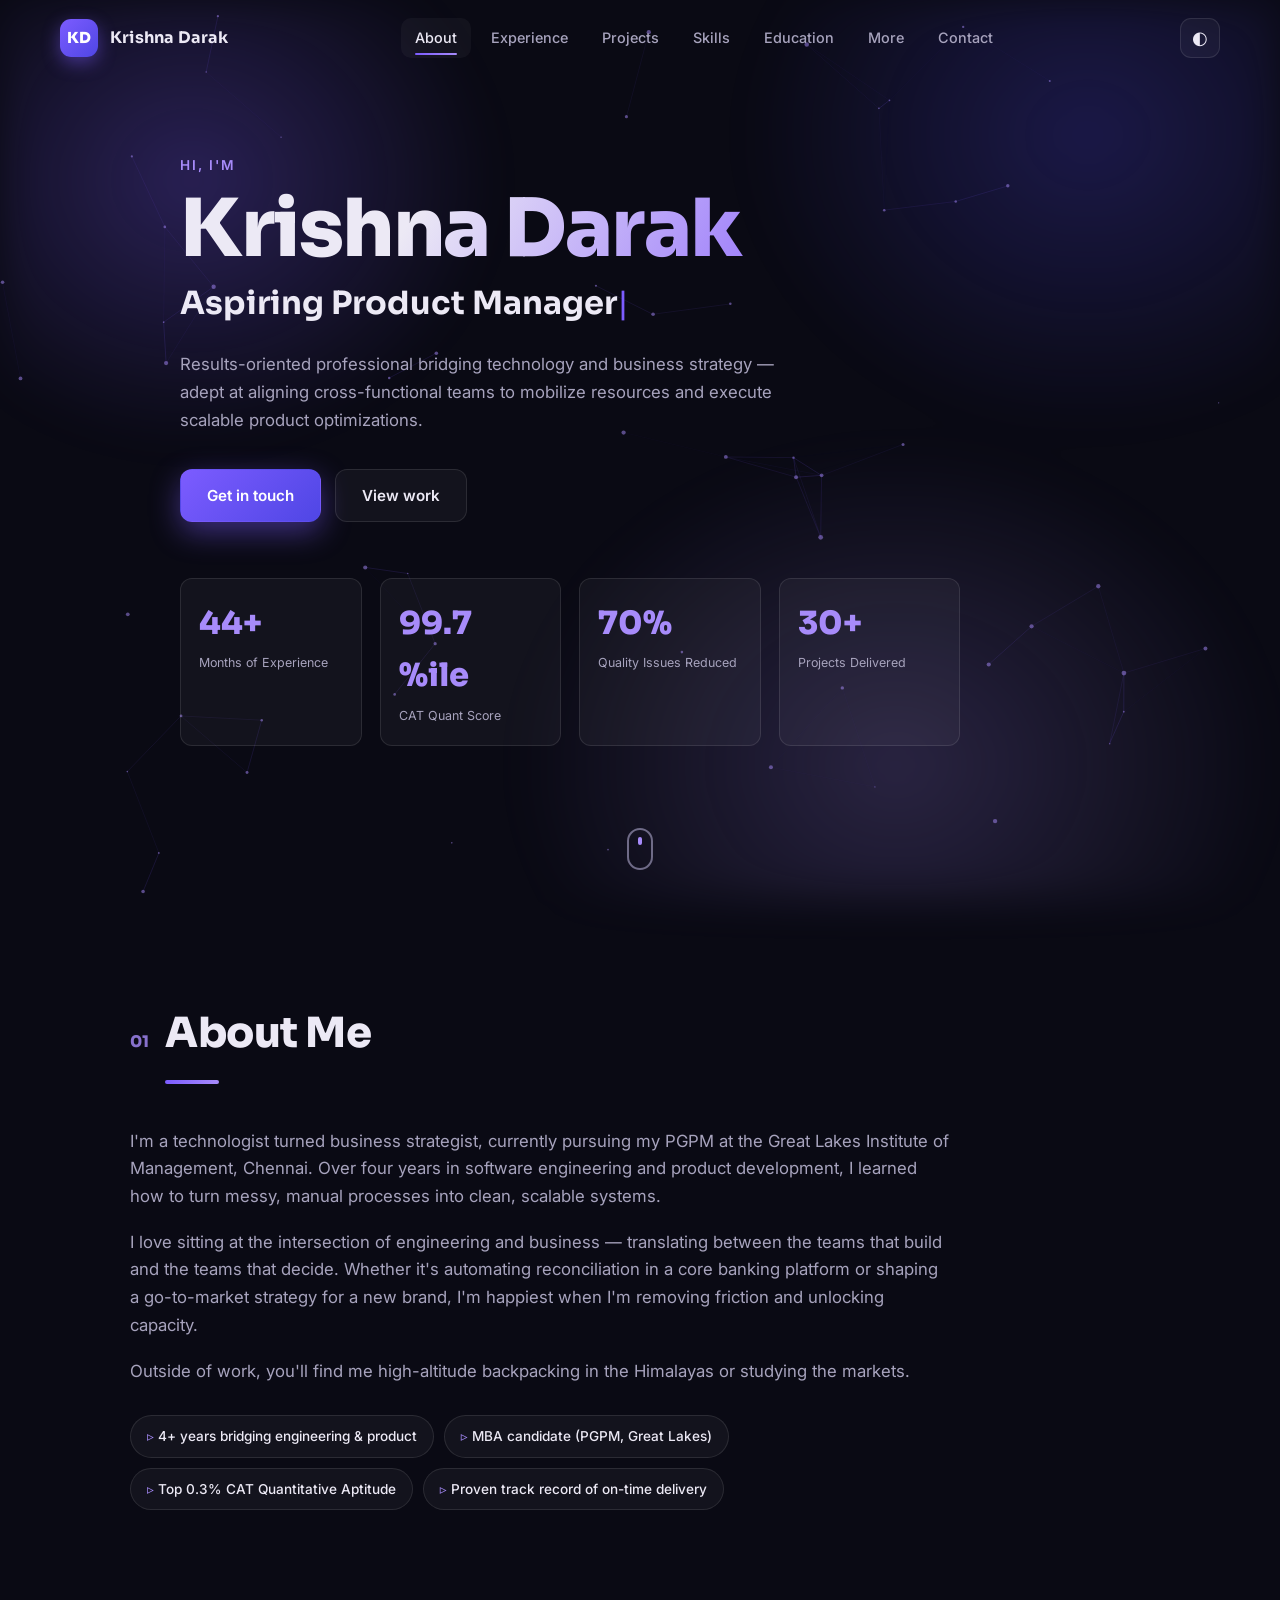
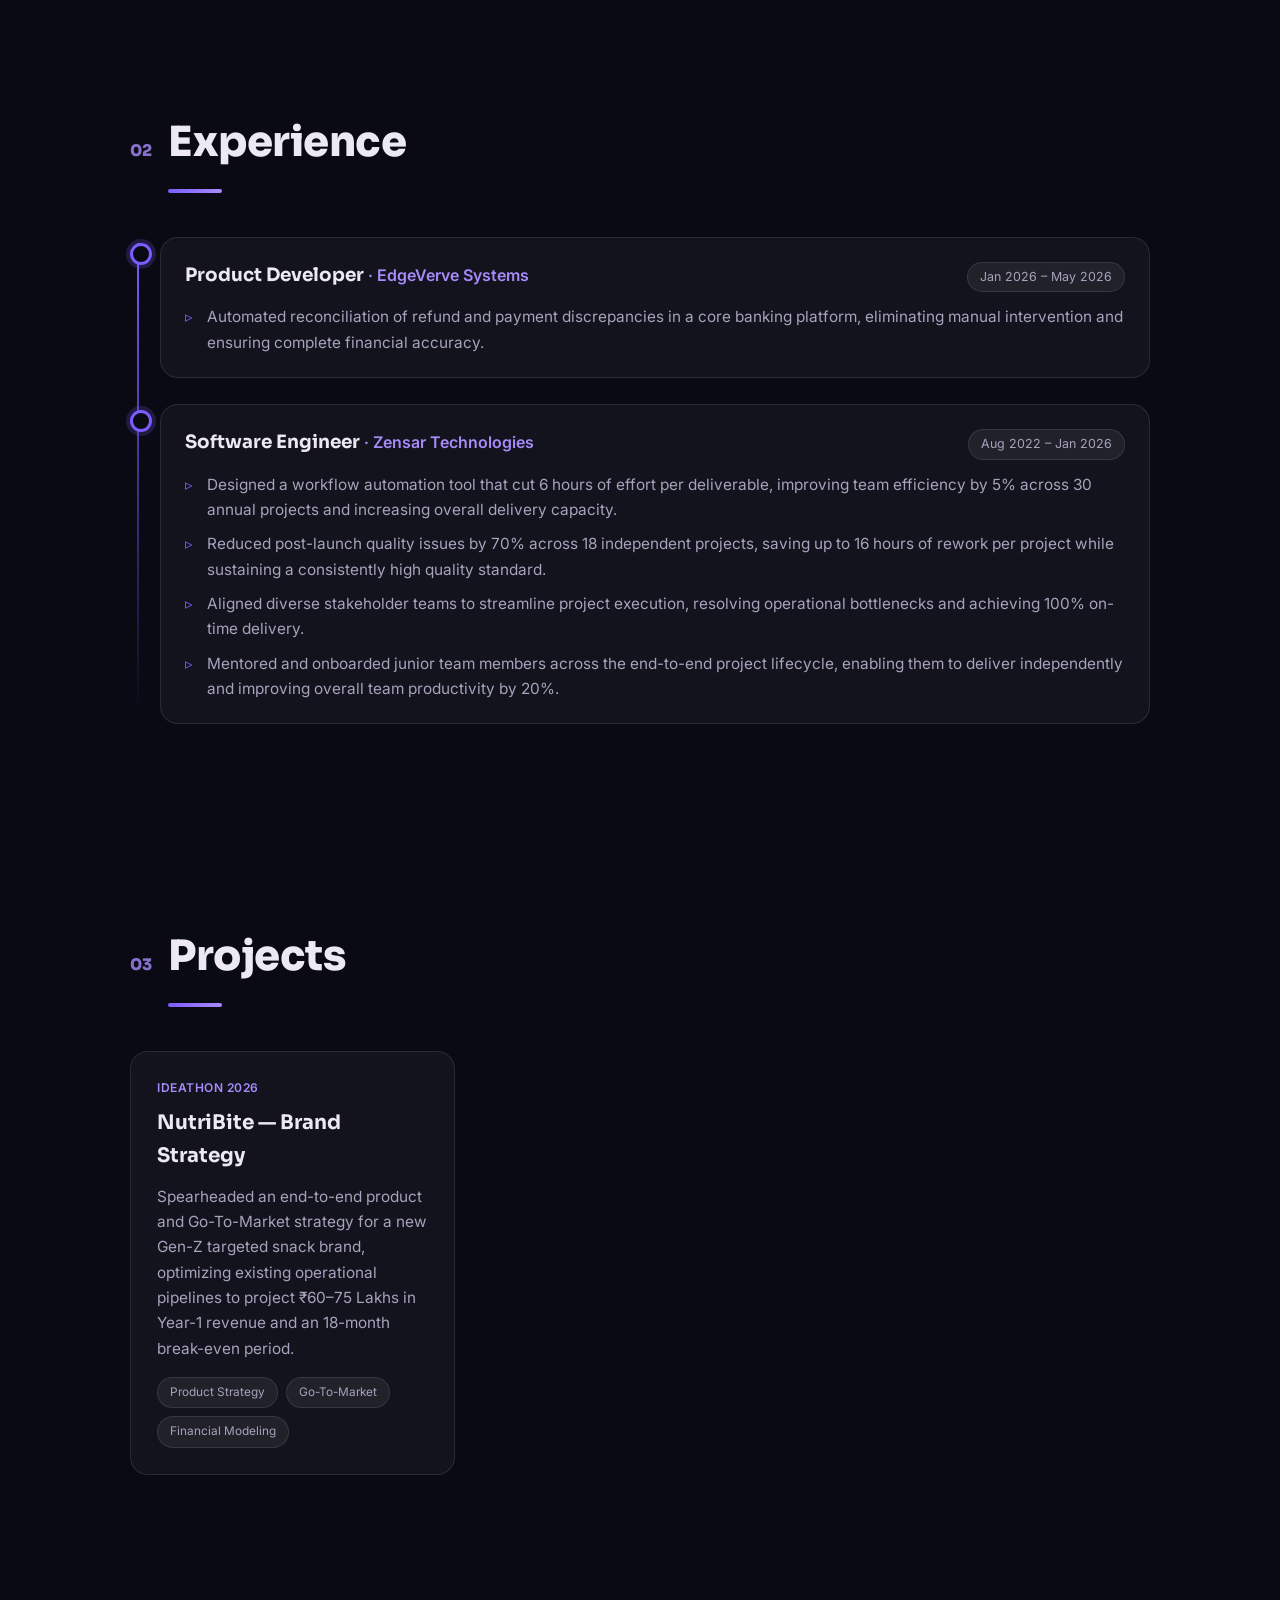
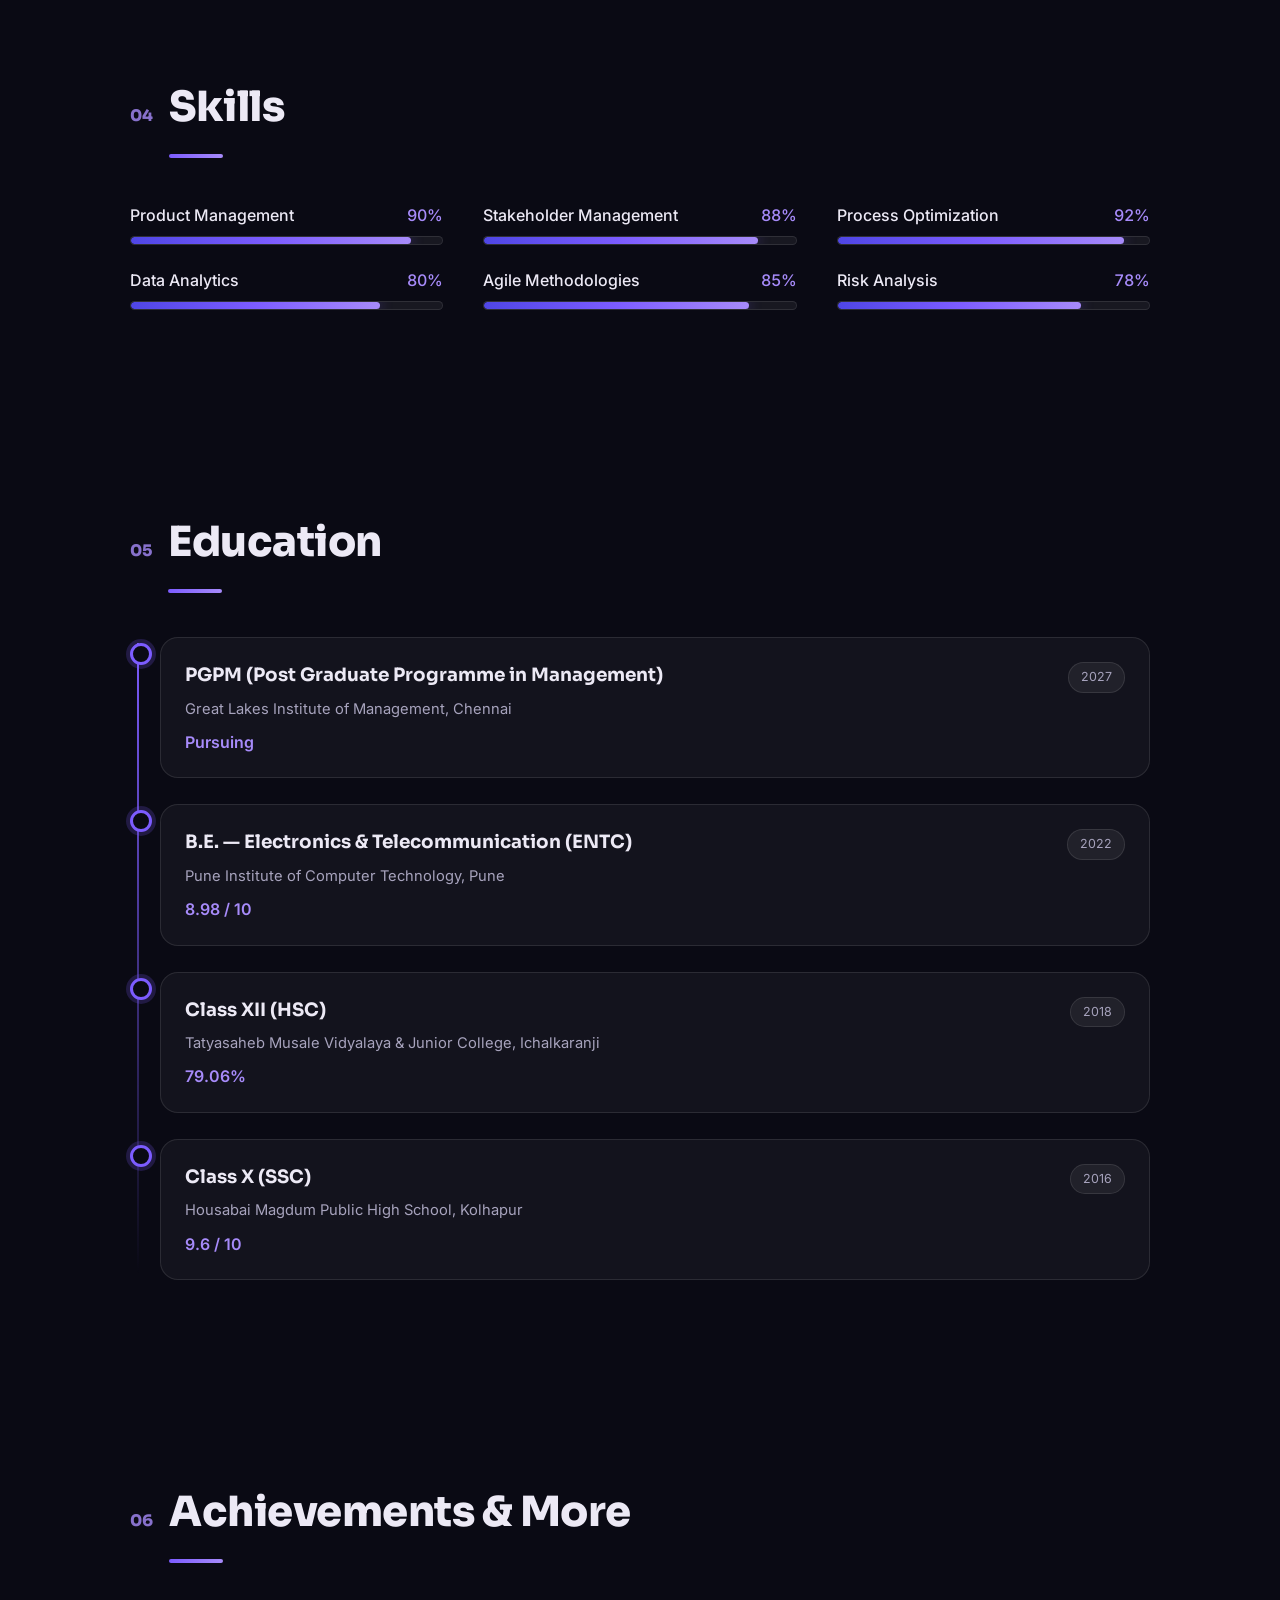
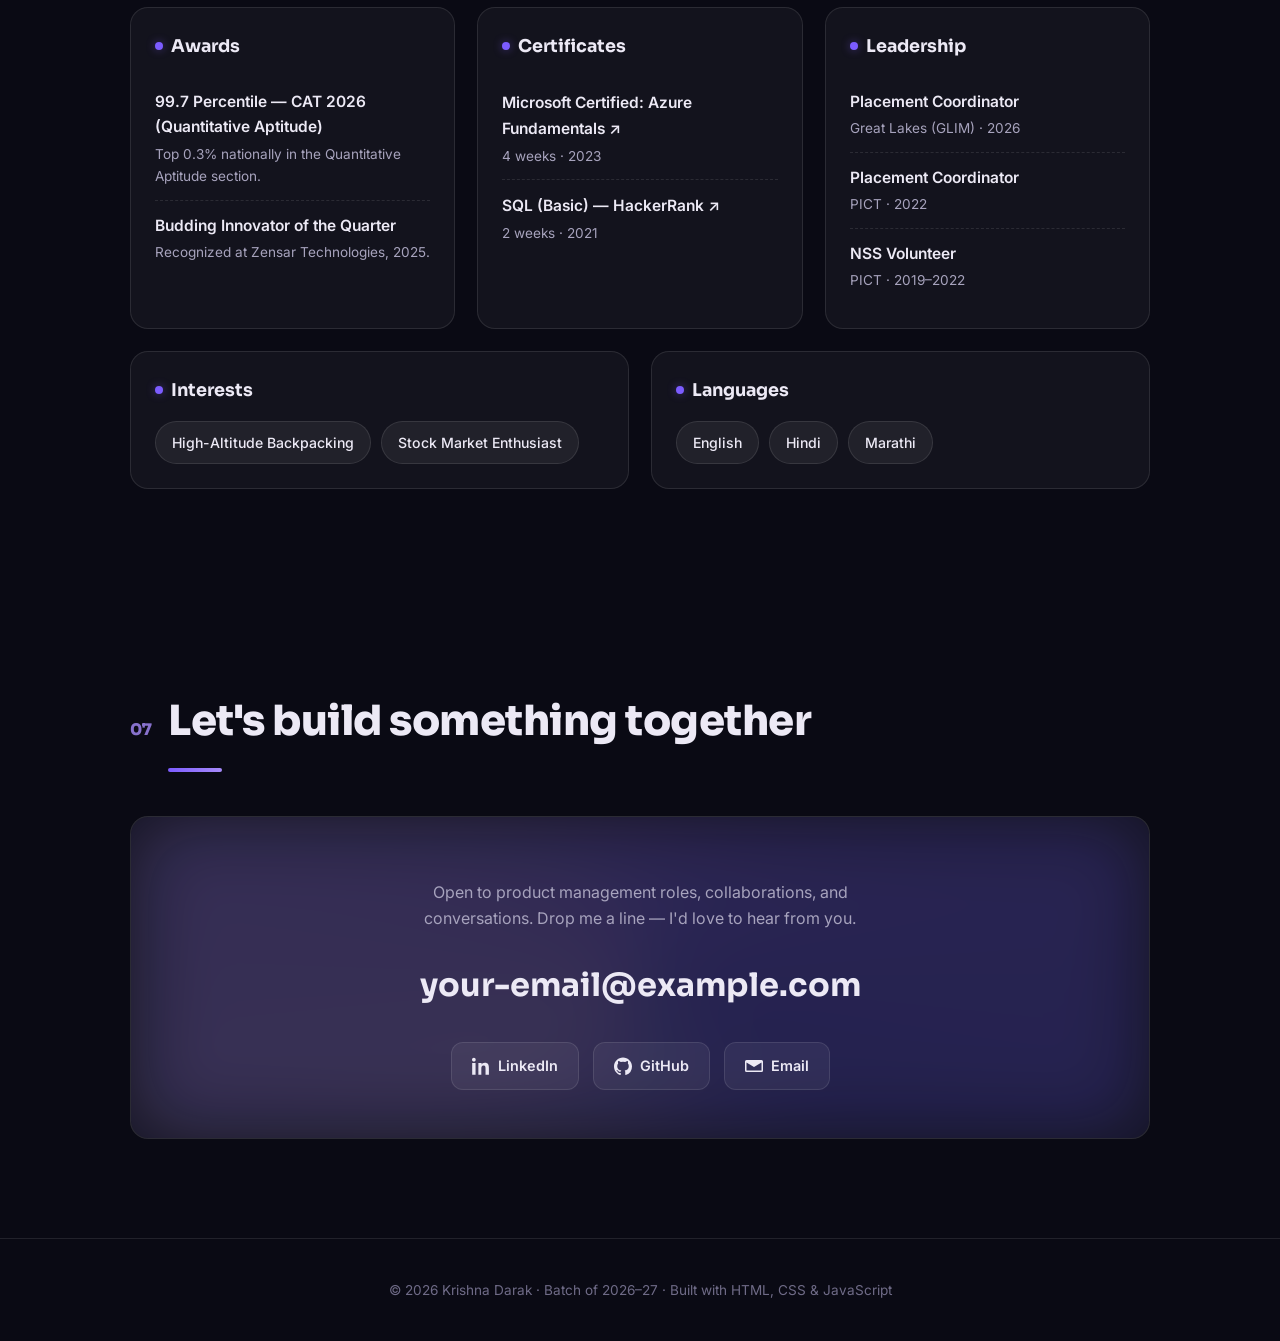
==== index.html @ a12a8f27 "Initial Commit" ====
<!DOCTYPE html>
<html lang="en">
<head>
  <meta charset="UTF-8" />
  <meta name="viewport" content="width=device-width, initial-scale=1.0" />
  <title>Krishna Darak — Portfolio</title>
  <meta name="description" content="Krishna Darak — Aspiring Product Manager bridging technology and business strategy." />
  <link rel="preconnect" href="https://fonts.googleapis.com" />
  <link rel="preconnect" href="https://fonts.gstatic.com" crossorigin />
  <link href="https://fonts.googleapis.com/css2?family=Sora:wght@400;600;700;800&family=Inter:wght@400;500;600&display=swap" rel="stylesheet" />
  <link rel="stylesheet" href="styles.css" />
</head>
<body>
  <!-- animated background layers -->
  <div class="bg-aurora" aria-hidden="true"></div>
  <canvas id="particles" aria-hidden="true"></canvas>
  <div class="cursor-glow" aria-hidden="true"></div>

  <!-- scroll progress bar -->
  <div class="scroll-progress" id="scrollProgress" aria-hidden="true"></div>

  <!-- NAV -->
  <header class="nav" id="nav">
    <a href="#hero" class="nav__brand" data-scroll>
      <span class="nav__mark">KD</span>
      <span class="nav__name">Krishna Darak</span>
    </a>
    <nav class="nav__links" id="navLinks" aria-label="Primary"></nav>
    <div class="nav__right">
      <button class="theme-toggle" id="themeToggle" aria-label="Toggle light / dark theme" title="Toggle theme">
        <span class="theme-toggle__icon">◐</span>
      </button>
      <button class="nav__burger" id="navBurger" aria-label="Open menu" aria-expanded="false">
        <span></span><span></span><span></span>
      </button>
    </div>
  </header>

  <main>
    <!-- HERO -->
    <section class="hero section" id="hero">
      <div class="hero__inner">
        <p class="hero__hello reveal">Hi, I'm</p>
        <h1 class="hero__name reveal" id="heroName">Krishna Darak</h1>
        <h2 class="hero__role reveal">
          <span id="heroRole" class="hero__role-text"></span><span class="caret">|</span>
        </h2>
        <p class="hero__tagline reveal" id="heroTagline"></p>
        <div class="hero__cta reveal">
          <a href="#contact" class="btn btn--primary" data-scroll>Get in touch</a>
          <a href="#experience" class="btn btn--ghost" data-scroll>View work</a>
        </div>
        <div class="hero__stats" id="heroStats"></div>
      </div>
      <a href="#about" class="hero__scroll" data-scroll aria-label="Scroll down">
        <span class="mouse"><span class="wheel"></span></span>
      </a>
    </section>

    <!-- ABOUT -->
    <section class="section" id="about">
      <div class="section__head reveal">
        <span class="section__index">01</span>
        <h2 class="section__title" id="aboutHeading">About Me</h2>
      </div>
      <div class="about" id="aboutBody"></div>
    </section>

    <!-- EXPERIENCE -->
    <section class="section" id="experience">
      <div class="section__head reveal">
        <span class="section__index">02</span>
        <h2 class="section__title">Experience</h2>
      </div>
      <div class="timeline" id="experienceList"></div>
    </section>

    <!-- PROJECTS -->
    <section class="section" id="projects">
      <div class="section__head reveal">
        <span class="section__index">03</span>
        <h2 class="section__title">Projects</h2>
      </div>
      <div class="cards" id="projectsList"></div>
    </section>

    <!-- SKILLS -->
    <section class="section" id="skills">
      <div class="section__head reveal">
        <span class="section__index">04</span>
        <h2 class="section__title">Skills</h2>
      </div>
      <div class="skills" id="skillsList"></div>
    </section>

    <!-- EDUCATION -->
    <section class="section" id="education">
      <div class="section__head reveal">
        <span class="section__index">05</span>
        <h2 class="section__title">Education</h2>
      </div>
      <div class="timeline timeline--edu" id="educationList"></div>
    </section>

    <!-- ACHIEVEMENTS (awards + certs + leadership) -->
    <section class="section" id="achievements">
      <div class="section__head reveal">
        <span class="section__index">06</span>
        <h2 class="section__title">Achievements &amp; More</h2>
      </div>
      <div class="grid-3">
        <div class="panel reveal">
          <h3 class="panel__title">Awards</h3>
          <div id="awardsList"></div>
        </div>
        <div class="panel reveal">
          <h3 class="panel__title">Certificates</h3>
          <div id="certsList"></div>
        </div>
        <div class="panel reveal">
          <h3 class="panel__title">Leadership</h3>
          <div id="leadershipList"></div>
        </div>
      </div>
      <div class="grid-2 grid-2--extras">
        <div class="panel reveal">
          <h3 class="panel__title">Interests</h3>
          <div class="chips" id="interestsList"></div>
        </div>
        <div class="panel reveal">
          <h3 class="panel__title">Languages</h3>
          <div class="chips" id="languagesList"></div>
        </div>
      </div>
    </section>

    <!-- CONTACT -->
    <section class="section" id="contact">
      <div class="section__head reveal">
        <span class="section__index">07</span>
        <h2 class="section__title" id="contactHeading">Contact</h2>
      </div>
      <div class="contact reveal" id="contactBody"></div>
    </section>
  </main>

  <footer class="footer">
    <p id="footerNote"></p>
    <button class="to-top" id="toTop" aria-label="Back to top">↑</button>
  </footer>

  <script src="data.js"></script>
  <script src="script.js"></script>
</body>
</html>
---- styles.css ----
/* ============================================================================
   THEME TOKENS
   ============================================================================ */
:root {
  --bg: #0a0a14;
  --bg-soft: #11111f;
  --surface: rgba(255, 255, 255, 0.04);
  --surface-2: rgba(255, 255, 255, 0.06);
  --border: rgba(255, 255, 255, 0.10);
  --text: #ece9f5;
  --text-dim: #a7a3bd;
  --text-faint: #6f6b87;
  --accent: #7c5cff;
  --accent-2: #a78bfa;
  --accent-3: #4f46e5;
  --glow: rgba(124, 92, 255, 0.45);
  --radius: 18px;
  --radius-sm: 12px;
  --maxw: 1100px;
  --shadow: 0 20px 60px rgba(0, 0, 0, 0.45);
  --ease: cubic-bezier(0.22, 1, 0.36, 1);
}

/* Light theme overrides */
body.light {
  --bg: #f4f3fb;
  --bg-soft: #ffffff;
  --surface: rgba(20, 16, 50, 0.04);
  --surface-2: rgba(20, 16, 50, 0.06);
  --border: rgba(20, 16, 50, 0.12);
  --text: #16142a;
  --text-dim: #54506e;
  --text-faint: #8d89a8;
  --accent: #6d4bff;
  --accent-2: #7c5cff;
  --accent-3: #4f46e5;
  --glow: rgba(124, 92, 255, 0.30);
  --shadow: 0 20px 60px rgba(60, 40, 120, 0.15);
}

/* ============================================================================
   BASE
   ============================================================================ */
* { margin: 0; padding: 0; box-sizing: border-box; }

html { scroll-behavior: smooth; }
@media (prefers-reduced-motion: reduce) {
  html { scroll-behavior: auto; }
  *, *::before, *::after { animation: none !important; transition: none !important; }
}

body {
  font-family: "Inter", system-ui, sans-serif;
  background: var(--bg);
  color: var(--text);
  line-height: 1.65;
  overflow-x: hidden;
  -webkit-font-smoothing: antialiased;
  transition: background 0.6s var(--ease), color 0.6s var(--ease);
}

h1, h2, h3, .nav__name { font-family: "Sora", sans-serif; }

a { color: inherit; text-decoration: none; }

::selection { background: var(--accent); color: #fff; }

/* scrollbar */
::-webkit-scrollbar { width: 10px; }
::-webkit-scrollbar-track { background: transparent; }
::-webkit-scrollbar-thumb { background: var(--accent-3); border-radius: 10px; }

/* ============================================================================
   ANIMATED BACKGROUND
   ============================================================================ */
.bg-aurora {
  position: fixed; inset: 0; z-index: -3;
  background:
    radial-gradient(40% 50% at 15% 20%, rgba(124,92,255,0.28), transparent 60%),
    radial-gradient(45% 55% at 85% 15%, rgba(79,70,229,0.25), transparent 60%),
    radial-gradient(50% 60% at 70% 85%, rgba(167,139,250,0.20), transparent 60%);
  filter: blur(20px);
  animation: aurora 18s ease-in-out infinite alternate;
}
@keyframes aurora {
  0%   { transform: translate3d(0,0,0) scale(1); }
  50%  { transform: translate3d(-3%, 2%, 0) scale(1.08); }
  100% { transform: translate3d(3%, -2%, 0) scale(1.04); }
}
#particles { position: fixed; inset: 0; z-index: -2; pointer-events: none; }

.cursor-glow {
  position: fixed; top: 0; left: 0; z-index: -1;
  width: 460px; height: 460px; border-radius: 50%;
  background: radial-gradient(circle, var(--glow), transparent 65%);
  transform: translate(-50%, -50%);
  pointer-events: none; opacity: 0; transition: opacity 0.4s;
  filter: blur(8px);
}

/* scroll progress */
.scroll-progress {
  position: fixed; top: 0; left: 0; height: 3px; width: 0%;
  background: linear-gradient(90deg, var(--accent), var(--accent-2));
  z-index: 200; box-shadow: 0 0 14px var(--glow);
}

/* ============================================================================
   NAV
   ============================================================================ */
.nav {
  position: fixed; top: 0; left: 0; right: 0; z-index: 100;
  display: flex; align-items: center; justify-content: space-between;
  padding: 18px clamp(20px, 5vw, 60px);
  transition: padding 0.4s var(--ease), background 0.4s var(--ease), backdrop-filter 0.4s;
}
.nav.scrolled {
  padding: 12px clamp(20px, 5vw, 60px);
  background: color-mix(in srgb, var(--bg) 72%, transparent);
  backdrop-filter: blur(14px);
  border-bottom: 1px solid var(--border);
}
.nav__brand { display: flex; align-items: center; gap: 12px; font-weight: 700; }
.nav__mark {
  display: grid; place-items: center;
  width: 38px; height: 38px; border-radius: 11px;
  background: linear-gradient(135deg, var(--accent), var(--accent-3));
  color: #fff; font-family: "Sora"; font-weight: 800; font-size: 0.95rem;
  box-shadow: 0 6px 18px var(--glow);
}
.nav__name { font-size: 1rem; letter-spacing: 0.2px; }
.nav__links { display: flex; gap: 6px; }
.nav__links a {
  position: relative; padding: 8px 14px; border-radius: 10px;
  font-size: 0.9rem; color: var(--text-dim); font-weight: 500;
  transition: color 0.3s, background 0.3s;
}
.nav__links a:hover { color: var(--text); }
.nav__links a.active { color: var(--text); background: var(--surface); }
.nav__links a.active::after {
  content: ""; position: absolute; left: 14px; right: 14px; bottom: 3px; height: 2px;
  background: linear-gradient(90deg, var(--accent), var(--accent-2)); border-radius: 2px;
}
.nav__right { display: flex; align-items: center; gap: 10px; }
.theme-toggle {
  width: 40px; height: 40px; border-radius: 11px; cursor: pointer;
  background: var(--surface); border: 1px solid var(--border); color: var(--text);
  font-size: 1.1rem; display: grid; place-items: center;
  transition: transform 0.4s var(--ease), background 0.3s;
}
.theme-toggle:hover { transform: rotate(20deg); background: var(--surface-2); }
.nav__burger {
  display: none; flex-direction: column; gap: 5px; cursor: pointer;
  background: none; border: 0; padding: 8px;
}
.nav__burger span {
  width: 24px; height: 2px; background: var(--text); border-radius: 2px;
  transition: transform 0.35s var(--ease), opacity 0.3s;
}
.nav__burger.open span:nth-child(1) { transform: translateY(7px) rotate(45deg); }
.nav__burger.open span:nth-child(2) { opacity: 0; }
.nav__burger.open span:nth-child(3) { transform: translateY(-7px) rotate(-45deg); }

/* ============================================================================
   LAYOUT / SECTIONS
   ============================================================================ */
.section {
  max-width: var(--maxw);
  margin: 0 auto;
  padding: clamp(70px, 11vh, 130px) clamp(20px, 5vw, 40px);
}
.section__head { display: flex; align-items: baseline; gap: 16px; margin-bottom: 44px; }
.section__index {
  font-family: "Sora"; font-weight: 800; font-size: 1rem;
  color: var(--accent-2); opacity: 0.8;
}
.section__title {
  font-size: clamp(1.7rem, 4vw, 2.6rem); font-weight: 800; letter-spacing: -0.5px;
  position: relative;
}
.section__title::after {
  content: ""; display: block; width: 54px; height: 4px; margin-top: 12px;
  background: linear-gradient(90deg, var(--accent), var(--accent-2)); border-radius: 4px;
}

/* ============================================================================
   HERO
   ============================================================================ */
.hero {
  min-height: 100vh; display: flex; flex-direction: column;
  justify-content: center; position: relative; max-width: 1000px;
}
.hero__inner { max-width: 780px; }
.hero__hello { color: var(--accent-2); font-weight: 600; letter-spacing: 2px; text-transform: uppercase; font-size: 0.85rem; }
.hero__name {
  font-size: clamp(2.6rem, 8vw, 5rem); font-weight: 800; line-height: 1.05;
  letter-spacing: -1.5px; margin: 10px 0 6px;
  background: linear-gradient(120deg, var(--text) 30%, var(--accent-2) 70%, var(--accent));
  -webkit-background-clip: text; background-clip: text; -webkit-text-fill-color: transparent;
}
.hero__role { font-size: clamp(1.2rem, 3.5vw, 2rem); font-weight: 700; color: var(--text-dim); min-height: 1.4em; }
.hero__role-text { color: var(--text); }
.caret { color: var(--accent); font-weight: 400; animation: blink 1s step-end infinite; }
@keyframes blink { 50% { opacity: 0; } }
.hero__tagline { margin-top: 22px; font-size: 1.05rem; color: var(--text-dim); max-width: 620px; }
.hero__cta { display: flex; gap: 14px; margin-top: 34px; flex-wrap: wrap; }

.btn {
  padding: 13px 26px; border-radius: 12px; font-weight: 600; font-size: 0.95rem;
  cursor: pointer; border: 1px solid transparent; transition: transform 0.3s var(--ease), box-shadow 0.3s, background 0.3s;
  display: inline-flex; align-items: center; gap: 8px;
}
.btn--primary {
  background: linear-gradient(135deg, var(--accent), var(--accent-3)); color: #fff;
  box-shadow: 0 10px 30px var(--glow);
}
.btn--primary:hover { transform: translateY(-3px); box-shadow: 0 16px 40px var(--glow); }
.btn--ghost { background: var(--surface); border-color: var(--border); color: var(--text); }
.btn--ghost:hover { transform: translateY(-3px); background: var(--surface-2); }

.hero__stats {
  display: grid; grid-template-columns: repeat(4, 1fr); gap: 18px; margin-top: 56px;
}
.stat { padding: 18px; border-radius: var(--radius-sm); background: var(--surface); border: 1px solid var(--border); }
.stat__value { font-family: "Sora"; font-size: clamp(1.4rem, 3vw, 2rem); font-weight: 800; color: var(--accent-2); }
.stat__label { font-size: 0.78rem; color: var(--text-dim); margin-top: 4px; }

.hero__scroll { position: absolute; bottom: 30px; left: 50%; transform: translateX(-50%); }
.mouse { display: block; width: 26px; height: 42px; border: 2px solid var(--text-faint); border-radius: 14px; position: relative; }
.wheel { position: absolute; top: 7px; left: 50%; transform: translateX(-50%); width: 4px; height: 8px; background: var(--accent-2); border-radius: 3px; animation: wheel 1.6s infinite; }
@keyframes wheel { 0% { opacity: 0; transform: translate(-50%, 0); } 30% { opacity: 1; } 100% { opacity: 0; transform: translate(-50%, 14px); } }

/* ============================================================================
   ABOUT
   ============================================================================ */
.about { display: grid; gap: 18px; max-width: 820px; }
.about p { color: var(--text-dim); font-size: 1.05rem; }
.about__chips { display: flex; flex-wrap: wrap; gap: 10px; margin-top: 12px; }
.about__chip {
  padding: 9px 16px; border-radius: 30px; font-size: 0.85rem; font-weight: 500;
  background: var(--surface); border: 1px solid var(--border); color: var(--text);
}
.about__chip::before { content: "▹ "; color: var(--accent-2); }

/* ============================================================================
   TIMELINE (experience + education)
   ============================================================================ */
.timeline { position: relative; display: grid; gap: 26px; padding-left: 30px; }
.timeline::before {
  content: ""; position: absolute; left: 7px; top: 6px; bottom: 6px; width: 2px;
  background: linear-gradient(var(--accent), transparent);
}
.tl-item { position: relative; }
.tl-item::before {
  content: ""; position: absolute; left: -30px; top: 6px; width: 16px; height: 16px;
  border-radius: 50%; background: var(--bg); border: 3px solid var(--accent);
  box-shadow: 0 0 0 4px color-mix(in srgb, var(--accent) 20%, transparent);
  transition: transform 0.3s;
}
.tl-item:hover::before { transform: scale(1.25); }
.tl-card {
  background: var(--surface); border: 1px solid var(--border); border-radius: var(--radius);
  padding: 22px 24px; transition: transform 0.4s var(--ease), border-color 0.3s, box-shadow 0.4s;
}
.tl-card:hover { transform: translateX(6px); border-color: color-mix(in srgb, var(--accent) 45%, var(--border)); box-shadow: var(--shadow); }
.tl-head { display: flex; justify-content: space-between; flex-wrap: wrap; gap: 6px; align-items: baseline; }
.tl-role { font-family: "Sora"; font-weight: 700; font-size: 1.15rem; }
.tl-company { color: var(--accent-2); font-weight: 600; }
.tl-period {
  font-size: 0.78rem; color: var(--text-dim); background: var(--surface-2);
  padding: 4px 12px; border-radius: 20px; border: 1px solid var(--border); white-space: nowrap;
}
.tl-points { list-style: none; margin-top: 12px; display: grid; gap: 9px; }
.tl-points li { position: relative; padding-left: 22px; color: var(--text-dim); font-size: 0.96rem; }
.tl-points li::before { content: "▹"; position: absolute; left: 0; color: var(--accent); }
.timeline--edu .tl-meta { font-size: 0.92rem; color: var(--text-dim); margin-top: 4px; }
.timeline--edu .tl-score { display: inline-block; margin-top: 8px; font-weight: 600; color: var(--accent-2); }

/* ============================================================================
   CARDS (projects)
   ============================================================================ */
.cards { display: grid; grid-template-columns: repeat(auto-fill, minmax(300px, 1fr)); gap: 22px; }
.card {
  position: relative; background: var(--surface); border: 1px solid var(--border);
  border-radius: var(--radius); padding: 26px; overflow: hidden;
  transition: transform 0.5s var(--ease), box-shadow 0.5s, border-color 0.3s;
  transform-style: preserve-3d;
}
.card::before {
  content: ""; position: absolute; inset: 0; opacity: 0; transition: opacity 0.4s;
  background: radial-gradient(400px circle at var(--mx, 50%) var(--my, 50%), rgba(124,92,255,0.16), transparent 45%);
}
.card:hover::before { opacity: 1; }
.card:hover { box-shadow: var(--shadow); border-color: color-mix(in srgb, var(--accent) 40%, var(--border)); }
.card__tag { font-size: 0.75rem; color: var(--accent-2); font-weight: 600; letter-spacing: 0.5px; text-transform: uppercase; }
.card__title { font-family: "Sora"; font-size: 1.25rem; font-weight: 700; margin: 8px 0 12px; }
.card__desc { color: var(--text-dim); font-size: 0.96rem; }
.card__tags { display: flex; flex-wrap: wrap; gap: 8px; margin-top: 16px; }
.card__tags span { font-size: 0.74rem; padding: 5px 12px; border-radius: 20px; background: var(--surface-2); border: 1px solid var(--border); color: var(--text-dim); }
.card__link { display: inline-block; margin-top: 16px; color: var(--accent-2); font-weight: 600; font-size: 0.9rem; }
.card__link::after { content: " →"; transition: margin 0.3s; }
.card:hover .card__link::after { margin-left: 4px; }

/* ============================================================================
   SKILLS
   ============================================================================ */
.skills { display: grid; grid-template-columns: repeat(auto-fill, minmax(280px, 1fr)); gap: 22px 40px; }
.skill__top { display: flex; justify-content: space-between; margin-bottom: 8px; font-weight: 500; }
.skill__pct { color: var(--accent-2); font-variant-numeric: tabular-nums; }
.skill__track { height: 9px; border-radius: 10px; background: var(--surface-2); overflow: hidden; border: 1px solid var(--border); }
.skill__fill {
  height: 100%; width: 0; border-radius: 10px;
  background: linear-gradient(90deg, var(--accent-3), var(--accent), var(--accent-2));
  box-shadow: 0 0 14px var(--glow);
  transition: width 1.3s var(--ease);
}

/* ============================================================================
   ACHIEVEMENTS GRID
   ============================================================================ */
.grid-3 { display: grid; grid-template-columns: repeat(3, 1fr); gap: 22px; }
.grid-2 { display: grid; grid-template-columns: repeat(2, 1fr); gap: 22px; }
.grid-2--extras { margin-top: 22px; }
.panel {
  background: var(--surface); border: 1px solid var(--border); border-radius: var(--radius);
  padding: 24px; transition: transform 0.4s var(--ease), border-color 0.3s, box-shadow 0.4s;
}
.panel:hover { transform: translateY(-5px); border-color: color-mix(in srgb, var(--accent) 35%, var(--border)); box-shadow: var(--shadow); }
.panel__title { font-size: 1.1rem; margin-bottom: 16px; display: flex; align-items: center; gap: 8px; }
.panel__title::before { content: ""; width: 8px; height: 8px; border-radius: 50%; background: var(--accent); box-shadow: 0 0 10px var(--glow); }
.item { padding: 12px 0; border-bottom: 1px dashed var(--border); }
.item:last-child { border-bottom: 0; }
.item__title { font-weight: 600; font-size: 0.97rem; }
.item__detail { font-size: 0.85rem; color: var(--text-dim); margin-top: 3px; }
.item a.item__title:hover { color: var(--accent-2); }
.chips { display: flex; flex-wrap: wrap; gap: 10px; }
.chip {
  padding: 9px 16px; border-radius: 30px; font-size: 0.88rem; font-weight: 500;
  background: var(--surface-2); border: 1px solid var(--border);
  transition: transform 0.3s, background 0.3s, color 0.3s;
}
.chip:hover { transform: translateY(-3px); background: linear-gradient(135deg, var(--accent), var(--accent-3)); color: #fff; }

/* ============================================================================
   CONTACT
   ============================================================================ */
.contact {
  background: var(--surface); border: 1px solid var(--border); border-radius: var(--radius);
  padding: clamp(28px, 5vw, 48px); text-align: center; position: relative; overflow: hidden;
}
.contact::before {
  content: ""; position: absolute; inset: -2px; z-index: -1;
  background: conic-gradient(from 0deg, var(--accent), var(--accent-3), var(--accent-2), var(--accent));
  filter: blur(40px); opacity: 0.25; animation: aurora 12s linear infinite;
}
.contact__blurb { color: var(--text-dim); max-width: 520px; margin: 14px auto 28px; }
.contact__email { font-family: "Sora"; font-size: clamp(1.2rem, 3.5vw, 2rem); font-weight: 700; color: var(--text); }
.contact__email:hover { color: var(--accent-2); }
.contact__phone { display: block; margin-top: 8px; color: var(--text-dim); }
.contact__socials { display: flex; justify-content: center; gap: 14px; margin-top: 30px; flex-wrap: wrap; }
.social {
  display: inline-flex; align-items: center; gap: 8px;
  padding: 11px 20px; border-radius: 12px; font-weight: 600; font-size: 0.9rem;
  background: var(--surface-2); border: 1px solid var(--border); color: var(--text);
  transition: transform 0.3s var(--ease), background 0.3s, box-shadow 0.3s;
}
.social:hover { transform: translateY(-3px); background: linear-gradient(135deg, var(--accent), var(--accent-3)); color: #fff; box-shadow: 0 10px 26px var(--glow); }
.social svg { width: 18px; height: 18px; fill: currentColor; }

/* ============================================================================
   FOOTER
   ============================================================================ */
.footer {
  text-align: center; padding: 40px 20px; color: var(--text-faint); font-size: 0.85rem;
  border-top: 1px solid var(--border); position: relative;
}
.to-top {
  position: fixed; right: 24px; bottom: 24px; z-index: 90;
  width: 46px; height: 46px; border-radius: 50%; cursor: pointer;
  background: linear-gradient(135deg, var(--accent), var(--accent-3)); color: #fff; border: 0;
  font-size: 1.2rem; box-shadow: 0 10px 26px var(--glow);
  opacity: 0; pointer-events: none; transform: translateY(20px);
  transition: opacity 0.4s, transform 0.4s var(--ease);
}
.to-top.show { opacity: 1; pointer-events: auto; transform: translateY(0); }
.to-top:hover { transform: translateY(-4px); }

/* ============================================================================
   SCROLL REVEAL
   ============================================================================ */
.reveal { opacity: 0; transform: translateY(34px); transition: opacity 0.8s var(--ease), transform 0.8s var(--ease); }
.reveal.in { opacity: 1; transform: none; }
.reveal[data-delay="1"] { transition-delay: 0.08s; }
.reveal[data-delay="2"] { transition-delay: 0.16s; }
.reveal[data-delay="3"] { transition-delay: 0.24s; }
.reveal[data-delay="4"] { transition-delay: 0.32s; }

/* ============================================================================
   RESPONSIVE
   ============================================================================ */
@media (max-width: 860px) {
  .nav__links {
    position: fixed; inset: 0 0 0 auto; width: min(78vw, 320px);
    flex-direction: column; gap: 6px; padding: 90px 24px;
    background: color-mix(in srgb, var(--bg) 92%, transparent); backdrop-filter: blur(18px);
    border-left: 1px solid var(--border);
    transform: translateX(105%); transition: transform 0.45s var(--ease);
  }
  .nav__links.open { transform: translateX(0); }
  .nav__links a { font-size: 1.05rem; padding: 12px 14px; }
  .nav__burger { display: flex; }
  .hero__stats { grid-template-columns: repeat(2, 1fr); }
  .grid-3 { grid-template-columns: 1fr; }
  .grid-2 { grid-template-columns: 1fr; }
}
@media (max-width: 480px) {
  .nav__name { display: none; }
  .hero__cta { width: 100%; }
  .btn { flex: 1; justify-content: center; }
}
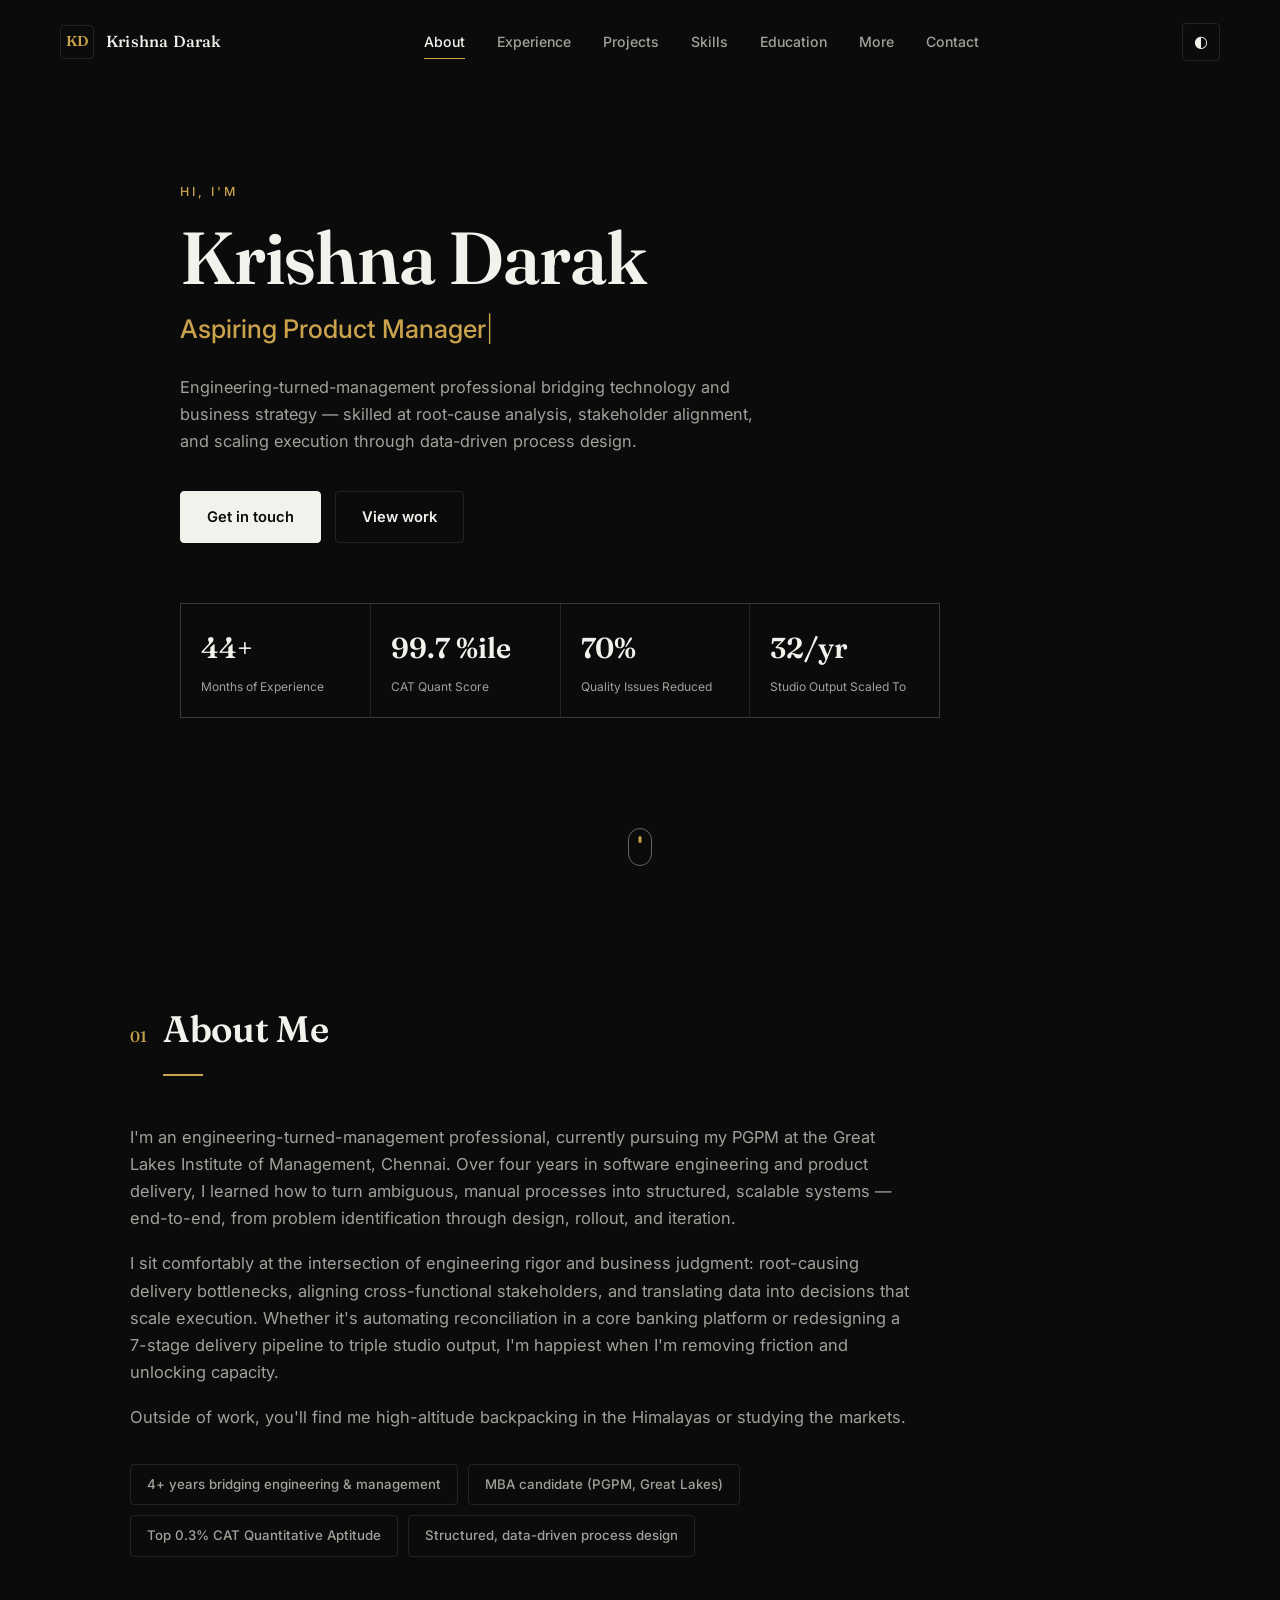
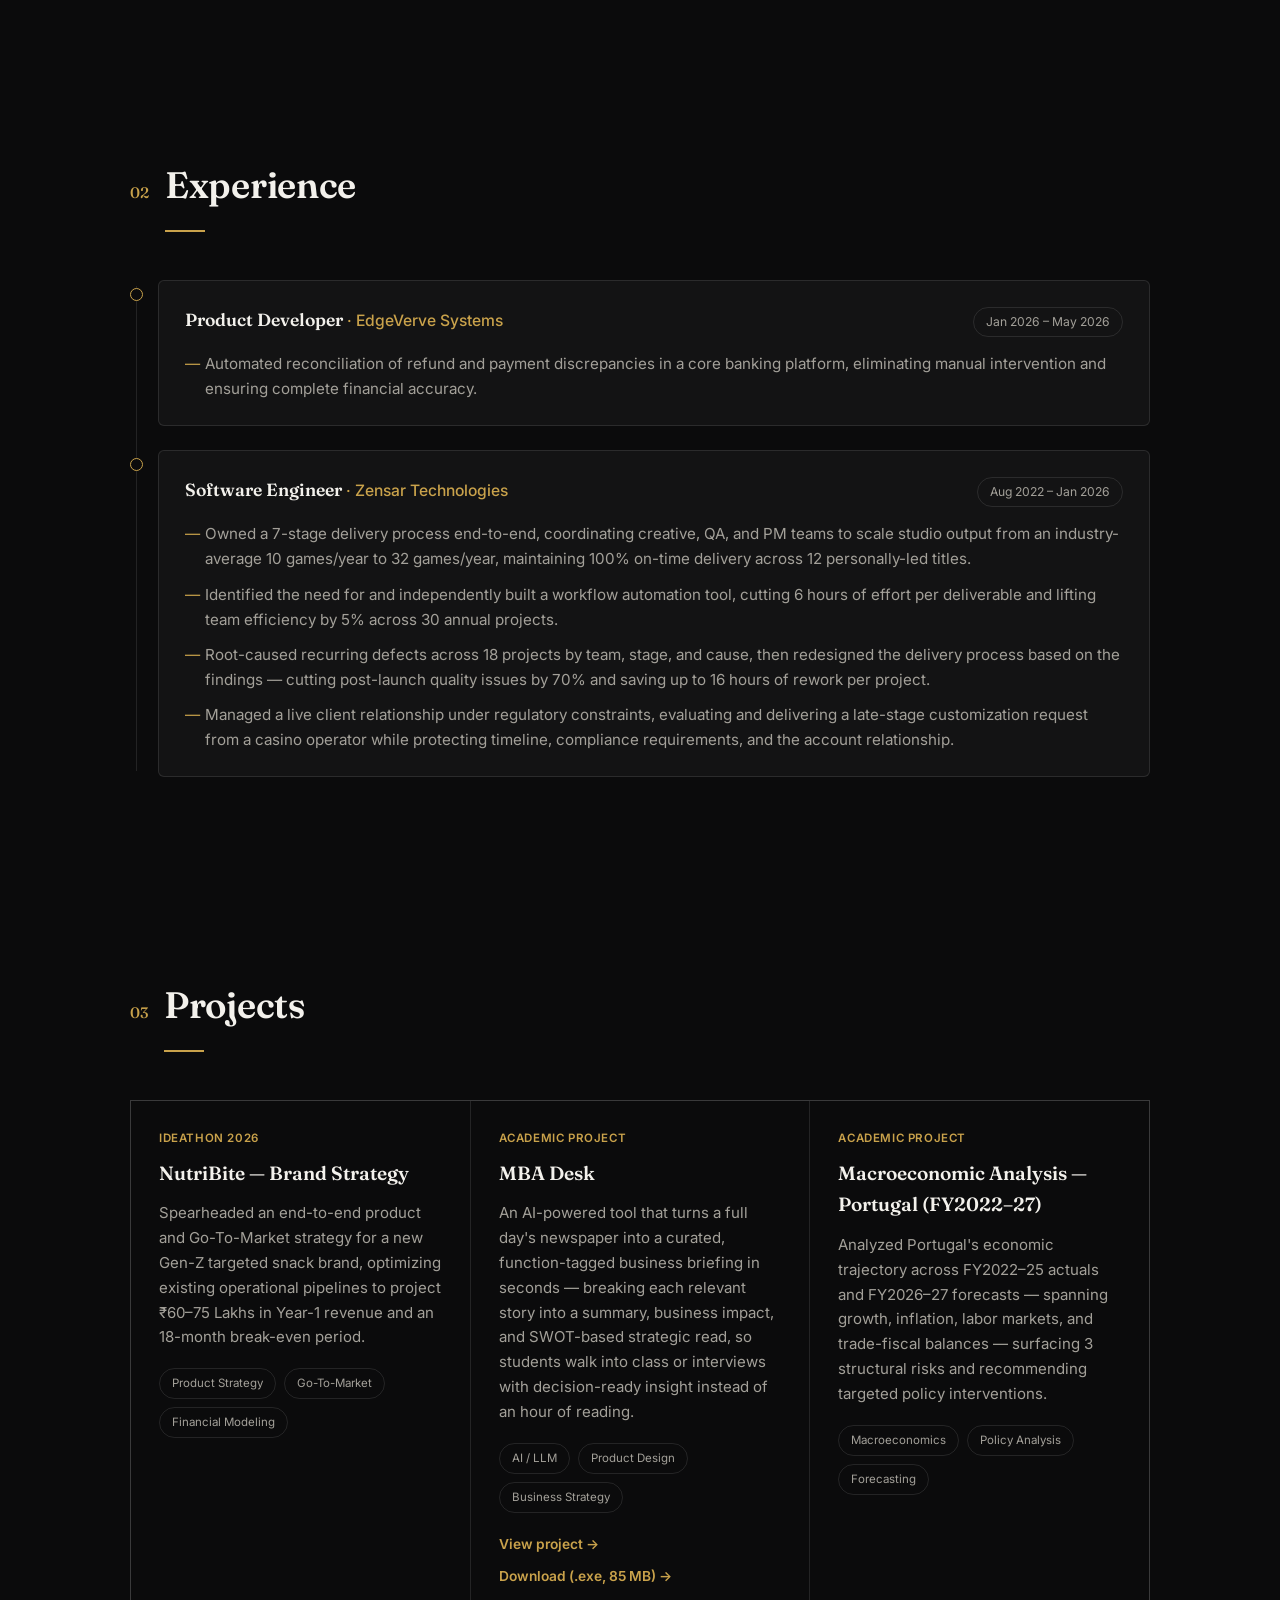
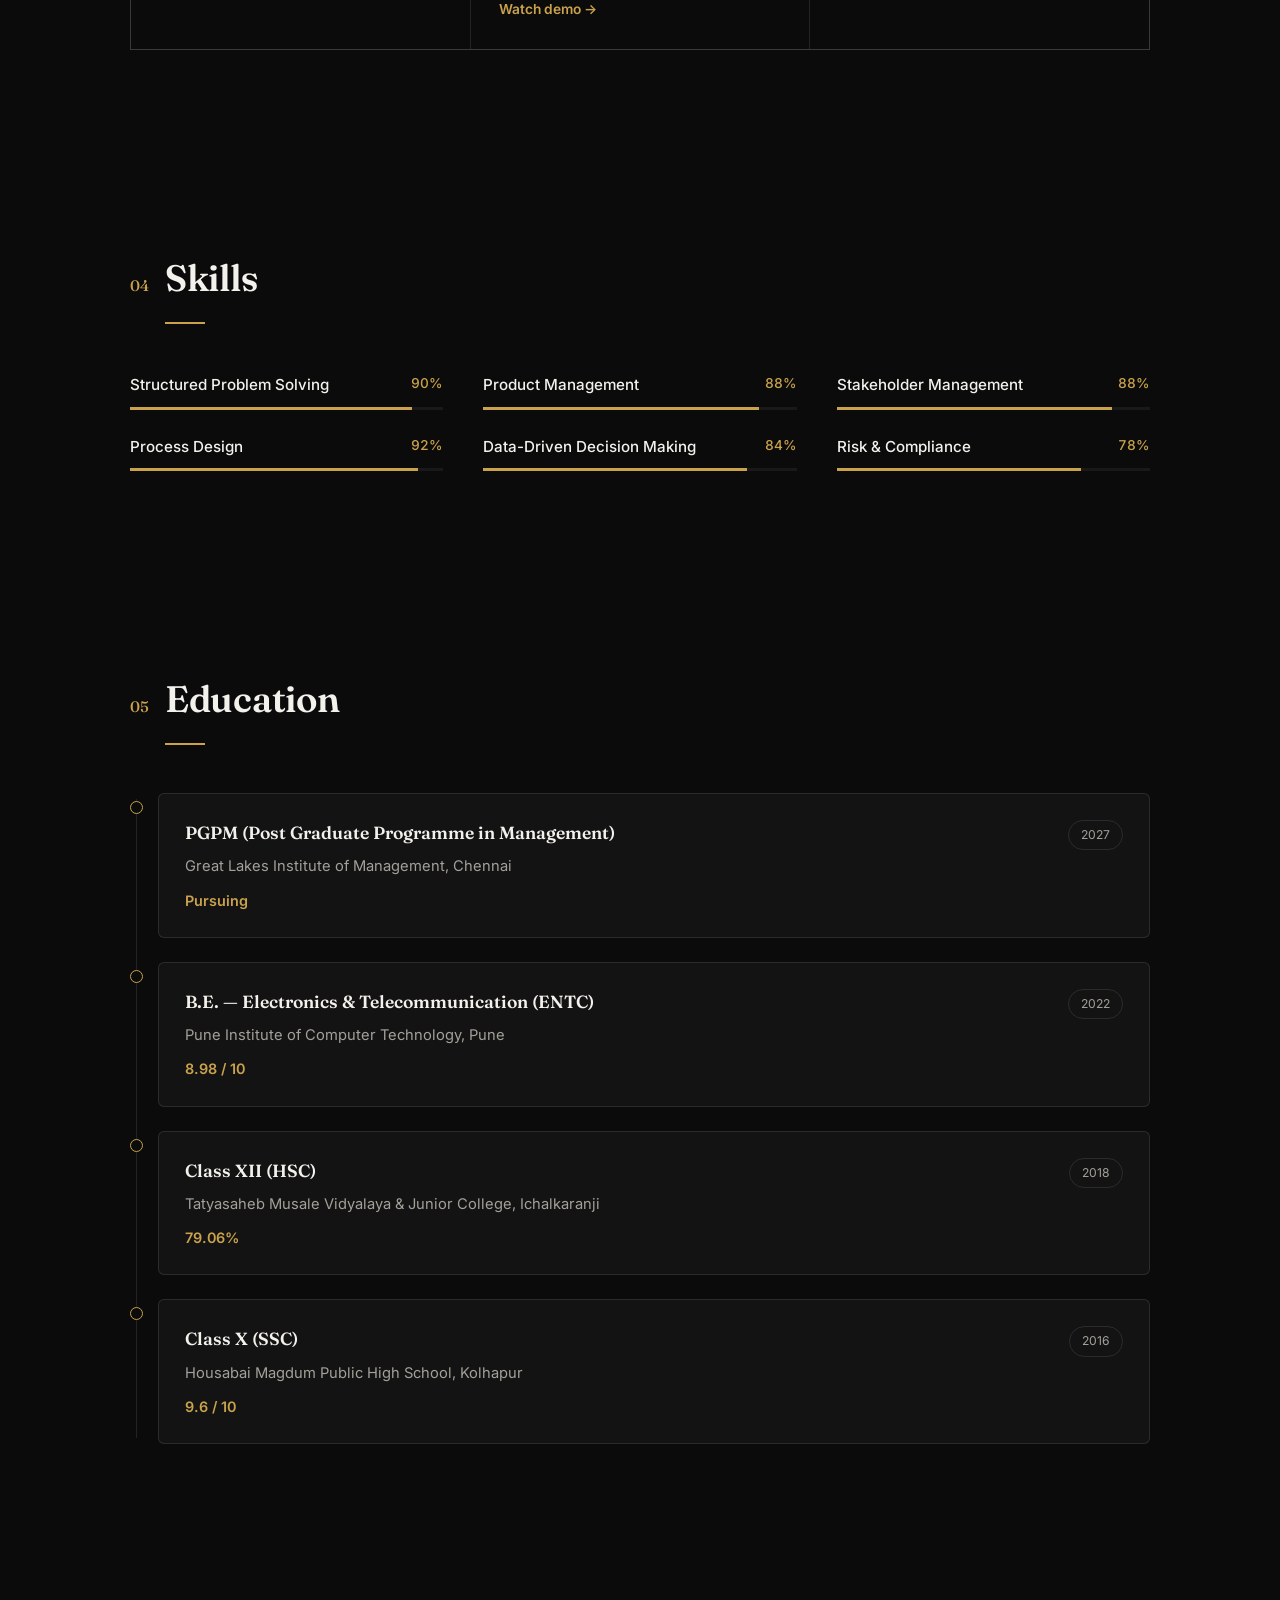
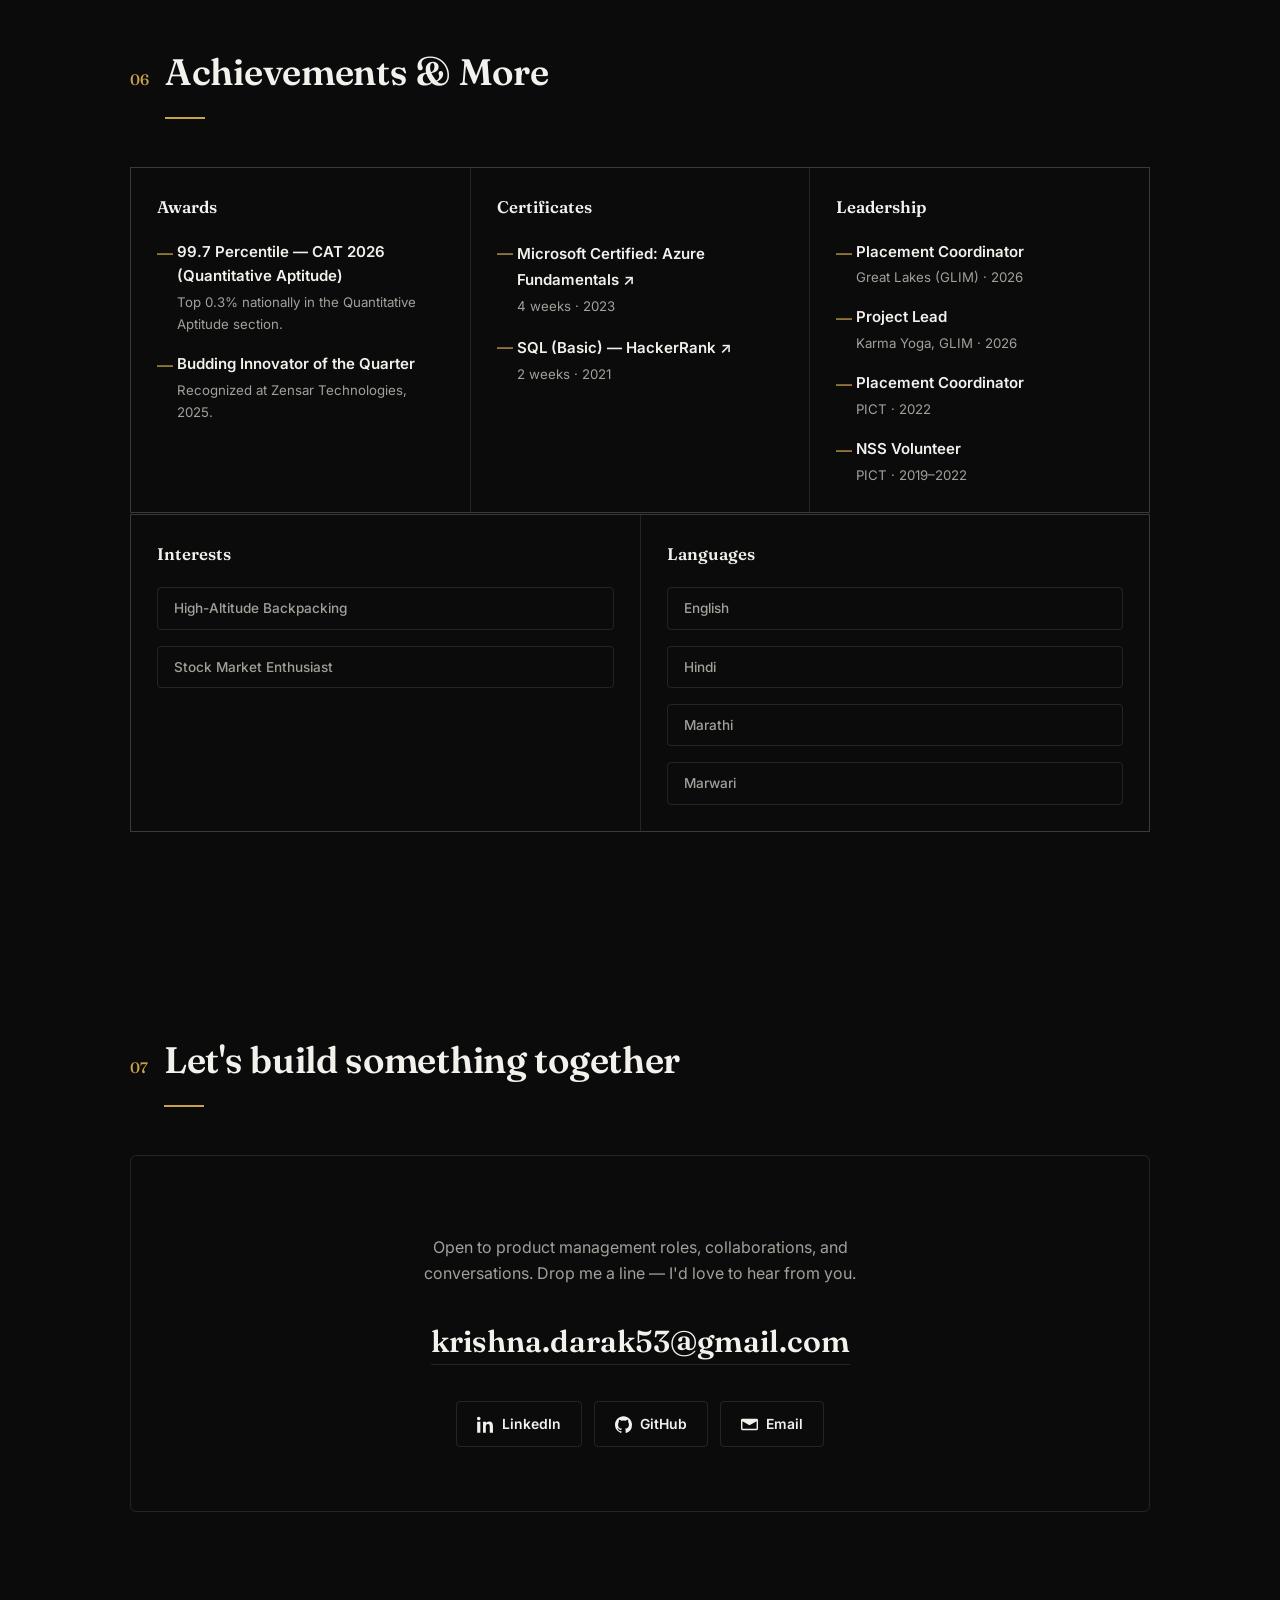
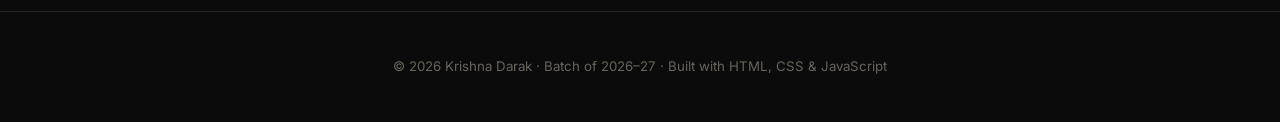
==== commit 579638c0: "Redesign for a premium minimalist look and update resume content - Merge PM and Consulting resume va" ====
--- a/index.html
+++ b/index.html
@@ -7,15 +7,10 @@
   <meta name="description" content="Krishna Darak — Aspiring Product Manager bridging technology and business strategy." />
   <link rel="preconnect" href="https://fonts.googleapis.com" />
   <link rel="preconnect" href="https://fonts.gstatic.com" crossorigin />
-  <link href="https://fonts.googleapis.com/css2?family=Sora:wght@400;600;700;800&family=Inter:wght@400;500;600&display=swap" rel="stylesheet" />
+  <link href="https://fonts.googleapis.com/css2?family=Fraunces:opsz,wght@9..144,500;9..144,600;9..144,700&family=Inter:wght@400;500;600&display=swap" rel="stylesheet" />
   <link rel="stylesheet" href="styles.css" />
 </head>
 <body>
-  <!-- animated background layers -->
-  <div class="bg-aurora" aria-hidden="true"></div>
-  <canvas id="particles" aria-hidden="true"></canvas>
-  <div class="cursor-glow" aria-hidden="true"></div>
-
   <!-- scroll progress bar -->
   <div class="scroll-progress" id="scrollProgress" aria-hidden="true"></div>
 
@@ -149,6 +144,15 @@
     <button class="to-top" id="toTop" aria-label="Back to top">↑</button>
   </footer>
 
+  <!-- VIDEO MODAL (opened by project "Watch demo" links) -->
+  <div class="modal" id="videoModal" aria-hidden="true">
+    <div class="modal__backdrop" data-modal-close></div>
+    <div class="modal__box">
+      <button class="modal__close" data-modal-close aria-label="Close video">✕</button>
+      <div class="modal__frame" id="modalFrame"></div>
+    </div>
+  </div>
+
   <script src="data.js"></script>
   <script src="script.js"></script>
 </body>
--- a/styles.css
+++ b/styles.css
@@ -2,40 +2,38 @@
    THEME TOKENS
    ============================================================================ */
 :root {
-  --bg: #0a0a14;
-  --bg-soft: #11111f;
-  --surface: rgba(255, 255, 255, 0.04);
+  --bg: #0b0b0c;
+  --bg-soft: #131315;
+  --surface: rgba(255, 255, 255, 0.035);
   --surface-2: rgba(255, 255, 255, 0.06);
   --border: rgba(255, 255, 255, 0.10);
-  --text: #ece9f5;
-  --text-dim: #a7a3bd;
-  --text-faint: #6f6b87;
-  --accent: #7c5cff;
-  --accent-2: #a78bfa;
-  --accent-3: #4f46e5;
-  --glow: rgba(124, 92, 255, 0.45);
-  --radius: 18px;
-  --radius-sm: 12px;
+  --text: #f3f1ec;
+  --text-dim: #a3a099;
+  --text-faint: #67645b;
+  --accent: #c9a24b;
+  --accent-2: #e3c274;
+  --on-accent: #17140a;
+  --radius: 6px;
+  --radius-sm: 4px;
   --maxw: 1100px;
-  --shadow: 0 20px 60px rgba(0, 0, 0, 0.45);
-  --ease: cubic-bezier(0.22, 1, 0.36, 1);
+  --shadow: 0 24px 60px rgba(0, 0, 0, 0.35);
+  --ease: cubic-bezier(0.16, 1, 0.3, 1);
 }
 
 /* Light theme overrides */
 body.light {
-  --bg: #f4f3fb;
+  --bg: #faf9f5;
   --bg-soft: #ffffff;
-  --surface: rgba(20, 16, 50, 0.04);
-  --surface-2: rgba(20, 16, 50, 0.06);
-  --border: rgba(20, 16, 50, 0.12);
-  --text: #16142a;
-  --text-dim: #54506e;
-  --text-faint: #8d89a8;
-  --accent: #6d4bff;
-  --accent-2: #7c5cff;
-  --accent-3: #4f46e5;
-  --glow: rgba(124, 92, 255, 0.30);
-  --shadow: 0 20px 60px rgba(60, 40, 120, 0.15);
+  --surface: rgba(20, 16, 10, 0.03);
+  --surface-2: rgba(20, 16, 10, 0.05);
+  --border: rgba(20, 16, 10, 0.10);
+  --text: #1a1812;
+  --text-dim: #5a564b;
+  --text-faint: #928d7e;
+  --accent: #9c7530;
+  --accent-2: #7d5e26;
+  --on-accent: #fffdf8;
+  --shadow: 0 24px 60px rgba(40, 30, 10, 0.10);
 }
 
 /* ============================================================================
@@ -56,53 +54,25 @@
   line-height: 1.65;
   overflow-x: hidden;
   -webkit-font-smoothing: antialiased;
-  transition: background 0.6s var(--ease), color 0.6s var(--ease);
-}
-
-h1, h2, h3, .nav__name { font-family: "Sora", sans-serif; }
+  transition: background 0.5s var(--ease), color 0.5s var(--ease);
+}
+
+h1, h2, h3, .nav__name { font-family: "Fraunces", Georgia, serif; }
 
 a { color: inherit; text-decoration: none; }
 
-::selection { background: var(--accent); color: #fff; }
+::selection { background: var(--accent); color: var(--on-accent); }
 
 /* scrollbar */
-::-webkit-scrollbar { width: 10px; }
+::-webkit-scrollbar { width: 9px; }
 ::-webkit-scrollbar-track { background: transparent; }
-::-webkit-scrollbar-thumb { background: var(--accent-3); border-radius: 10px; }
-
-/* ============================================================================
-   ANIMATED BACKGROUND
-   ============================================================================ */
-.bg-aurora {
-  position: fixed; inset: 0; z-index: -3;
-  background:
-    radial-gradient(40% 50% at 15% 20%, rgba(124,92,255,0.28), transparent 60%),
-    radial-gradient(45% 55% at 85% 15%, rgba(79,70,229,0.25), transparent 60%),
-    radial-gradient(50% 60% at 70% 85%, rgba(167,139,250,0.20), transparent 60%);
-  filter: blur(20px);
-  animation: aurora 18s ease-in-out infinite alternate;
-}
-@keyframes aurora {
-  0%   { transform: translate3d(0,0,0) scale(1); }
-  50%  { transform: translate3d(-3%, 2%, 0) scale(1.08); }
-  100% { transform: translate3d(3%, -2%, 0) scale(1.04); }
-}
-#particles { position: fixed; inset: 0; z-index: -2; pointer-events: none; }
-
-.cursor-glow {
-  position: fixed; top: 0; left: 0; z-index: -1;
-  width: 460px; height: 460px; border-radius: 50%;
-  background: radial-gradient(circle, var(--glow), transparent 65%);
-  transform: translate(-50%, -50%);
-  pointer-events: none; opacity: 0; transition: opacity 0.4s;
-  filter: blur(8px);
-}
+::-webkit-scrollbar-thumb { background: var(--border); border-radius: 10px; }
 
 /* scroll progress */
 .scroll-progress {
-  position: fixed; top: 0; left: 0; height: 3px; width: 0%;
-  background: linear-gradient(90deg, var(--accent), var(--accent-2));
-  z-index: 200; box-shadow: 0 0 14px var(--glow);
+  position: fixed; top: 0; left: 0; height: 2px; width: 0%;
+  background: var(--accent);
+  z-index: 200;
 }
 
 /* ============================================================================
@@ -111,55 +81,55 @@
 .nav {
   position: fixed; top: 0; left: 0; right: 0; z-index: 100;
   display: flex; align-items: center; justify-content: space-between;
-  padding: 18px clamp(20px, 5vw, 60px);
-  transition: padding 0.4s var(--ease), background 0.4s var(--ease), backdrop-filter 0.4s;
+  padding: 22px clamp(20px, 5vw, 60px);
+  transition: padding 0.4s var(--ease), background 0.4s var(--ease), backdrop-filter 0.4s, border-color 0.4s;
+  border-bottom: 1px solid transparent;
 }
 .nav.scrolled {
-  padding: 12px clamp(20px, 5vw, 60px);
-  background: color-mix(in srgb, var(--bg) 72%, transparent);
+  padding: 15px clamp(20px, 5vw, 60px);
+  background: color-mix(in srgb, var(--bg) 82%, transparent);
   backdrop-filter: blur(14px);
   border-bottom: 1px solid var(--border);
 }
-.nav__brand { display: flex; align-items: center; gap: 12px; font-weight: 700; }
+.nav__brand { display: flex; align-items: center; gap: 12px; font-weight: 600; }
 .nav__mark {
   display: grid; place-items: center;
-  width: 38px; height: 38px; border-radius: 11px;
-  background: linear-gradient(135deg, var(--accent), var(--accent-3));
-  color: #fff; font-family: "Sora"; font-weight: 800; font-size: 0.95rem;
-  box-shadow: 0 6px 18px var(--glow);
-}
-.nav__name { font-size: 1rem; letter-spacing: 0.2px; }
-.nav__links { display: flex; gap: 6px; }
+  width: 34px; height: 34px; border-radius: var(--radius-sm);
+  border: 1px solid var(--border);
+  color: var(--accent); font-family: "Fraunces", serif; font-weight: 600; font-size: 0.9rem;
+}
+.nav__name { font-size: 1rem; letter-spacing: 0.2px; font-weight: 500; }
+.nav__links { display: flex; gap: 4px; }
 .nav__links a {
-  position: relative; padding: 8px 14px; border-radius: 10px;
-  font-size: 0.9rem; color: var(--text-dim); font-weight: 500;
-  transition: color 0.3s, background 0.3s;
+  position: relative; padding: 8px 14px; border-radius: var(--radius-sm);
+  font-size: 0.88rem; color: var(--text-dim); font-weight: 500;
+  transition: color 0.3s;
 }
 .nav__links a:hover { color: var(--text); }
-.nav__links a.active { color: var(--text); background: var(--surface); }
+.nav__links a.active { color: var(--text); }
 .nav__links a.active::after {
-  content: ""; position: absolute; left: 14px; right: 14px; bottom: 3px; height: 2px;
-  background: linear-gradient(90deg, var(--accent), var(--accent-2)); border-radius: 2px;
+  content: ""; position: absolute; left: 14px; right: 14px; bottom: 2px; height: 1px;
+  background: var(--accent);
 }
 .nav__right { display: flex; align-items: center; gap: 10px; }
 .theme-toggle {
-  width: 40px; height: 40px; border-radius: 11px; cursor: pointer;
-  background: var(--surface); border: 1px solid var(--border); color: var(--text);
-  font-size: 1.1rem; display: grid; place-items: center;
-  transition: transform 0.4s var(--ease), background 0.3s;
-}
-.theme-toggle:hover { transform: rotate(20deg); background: var(--surface-2); }
+  width: 38px; height: 38px; border-radius: var(--radius-sm); cursor: pointer;
+  background: transparent; border: 1px solid var(--border); color: var(--text);
+  font-size: 1rem; display: grid; place-items: center;
+  transition: border-color 0.3s, color 0.3s;
+}
+.theme-toggle:hover { border-color: var(--accent); color: var(--accent); }
 .nav__burger {
   display: none; flex-direction: column; gap: 5px; cursor: pointer;
   background: none; border: 0; padding: 8px;
 }
 .nav__burger span {
-  width: 24px; height: 2px; background: var(--text); border-radius: 2px;
+  width: 22px; height: 1px; background: var(--text);
   transition: transform 0.35s var(--ease), opacity 0.3s;
 }
-.nav__burger.open span:nth-child(1) { transform: translateY(7px) rotate(45deg); }
+.nav__burger.open span:nth-child(1) { transform: translateY(6px) rotate(45deg); }
 .nav__burger.open span:nth-child(2) { opacity: 0; }
-.nav__burger.open span:nth-child(3) { transform: translateY(-7px) rotate(-45deg); }
+.nav__burger.open span:nth-child(3) { transform: translateY(-6px) rotate(-45deg); }
 
 /* ============================================================================
    LAYOUT / SECTIONS
@@ -169,18 +139,18 @@
   margin: 0 auto;
   padding: clamp(70px, 11vh, 130px) clamp(20px, 5vw, 40px);
 }
-.section__head { display: flex; align-items: baseline; gap: 16px; margin-bottom: 44px; }
+.section__head { display: flex; align-items: baseline; gap: 16px; margin-bottom: 48px; }
 .section__index {
-  font-family: "Sora"; font-weight: 800; font-size: 1rem;
-  color: var(--accent-2); opacity: 0.8;
+  font-family: "Fraunces", serif; font-weight: 500; font-size: 0.95rem;
+  color: var(--accent);
 }
 .section__title {
-  font-size: clamp(1.7rem, 4vw, 2.6rem); font-weight: 800; letter-spacing: -0.5px;
+  font-size: clamp(1.6rem, 3.6vw, 2.3rem); font-weight: 600; letter-spacing: -0.3px;
   position: relative;
 }
 .section__title::after {
-  content: ""; display: block; width: 54px; height: 4px; margin-top: 12px;
-  background: linear-gradient(90deg, var(--accent), var(--accent-2)); border-radius: 4px;
+  content: ""; display: block; width: 40px; height: 2px; margin-top: 14px;
+  background: var(--accent);
 }
 
 /* ============================================================================
@@ -190,210 +160,224 @@
   min-height: 100vh; display: flex; flex-direction: column;
   justify-content: center; position: relative; max-width: 1000px;
 }
-.hero__inner { max-width: 780px; }
-.hero__hello { color: var(--accent-2); font-weight: 600; letter-spacing: 2px; text-transform: uppercase; font-size: 0.85rem; }
+.hero__inner { max-width: 760px; }
+.hero__hello { color: var(--accent); font-weight: 500; letter-spacing: 3px; text-transform: uppercase; font-size: 0.78rem; }
 .hero__name {
-  font-size: clamp(2.6rem, 8vw, 5rem); font-weight: 800; line-height: 1.05;
-  letter-spacing: -1.5px; margin: 10px 0 6px;
-  background: linear-gradient(120deg, var(--text) 30%, var(--accent-2) 70%, var(--accent));
-  -webkit-background-clip: text; background-clip: text; -webkit-text-fill-color: transparent;
-}
-.hero__role { font-size: clamp(1.2rem, 3.5vw, 2rem); font-weight: 700; color: var(--text-dim); min-height: 1.4em; }
-.hero__role-text { color: var(--text); }
-.caret { color: var(--accent); font-weight: 400; animation: blink 1s step-end infinite; }
+  font-size: clamp(2.6rem, 7.5vw, 4.6rem); font-weight: 600; line-height: 1.08;
+  letter-spacing: -1px; margin: 16px 0 10px; color: var(--text);
+}
+.hero__role { font-size: clamp(1.1rem, 3vw, 1.6rem); font-weight: 500; color: var(--text-dim); min-height: 1.4em; font-family: "Inter", sans-serif; }
+.hero__role-text { color: var(--accent); }
+.caret { color: var(--accent); font-weight: 300; animation: blink 1s step-end infinite; }
 @keyframes blink { 50% { opacity: 0; } }
-.hero__tagline { margin-top: 22px; font-size: 1.05rem; color: var(--text-dim); max-width: 620px; }
-.hero__cta { display: flex; gap: 14px; margin-top: 34px; flex-wrap: wrap; }
+.hero__tagline { margin-top: 24px; font-size: 1.02rem; color: var(--text-dim); max-width: 600px; }
+.hero__cta { display: flex; gap: 14px; margin-top: 36px; flex-wrap: wrap; }
 
 .btn {
-  padding: 13px 26px; border-radius: 12px; font-weight: 600; font-size: 0.95rem;
-  cursor: pointer; border: 1px solid transparent; transition: transform 0.3s var(--ease), box-shadow 0.3s, background 0.3s;
+  padding: 13px 26px; border-radius: var(--radius-sm); font-weight: 600; font-size: 0.92rem;
+  cursor: pointer; border: 1px solid transparent; transition: transform 0.3s var(--ease), background 0.3s, border-color 0.3s, color 0.3s;
   display: inline-flex; align-items: center; gap: 8px;
 }
 .btn--primary {
-  background: linear-gradient(135deg, var(--accent), var(--accent-3)); color: #fff;
-  box-shadow: 0 10px 30px var(--glow);
-}
-.btn--primary:hover { transform: translateY(-3px); box-shadow: 0 16px 40px var(--glow); }
-.btn--ghost { background: var(--surface); border-color: var(--border); color: var(--text); }
-.btn--ghost:hover { transform: translateY(-3px); background: var(--surface-2); }
+  background: var(--text); color: var(--bg); border-color: var(--text);
+}
+.btn--primary:hover { background: var(--accent); border-color: var(--accent); color: var(--on-accent); transform: translateY(-2px); }
+.btn--ghost { background: transparent; border-color: var(--border); color: var(--text); }
+.btn--ghost:hover { border-color: var(--accent); color: var(--accent); transform: translateY(-2px); }
 
 .hero__stats {
-  display: grid; grid-template-columns: repeat(4, 1fr); gap: 18px; margin-top: 56px;
-}
-.stat { padding: 18px; border-radius: var(--radius-sm); background: var(--surface); border: 1px solid var(--border); }
-.stat__value { font-family: "Sora"; font-size: clamp(1.4rem, 3vw, 2rem); font-weight: 800; color: var(--accent-2); }
-.stat__label { font-size: 0.78rem; color: var(--text-dim); margin-top: 4px; }
-
-.hero__scroll { position: absolute; bottom: 30px; left: 50%; transform: translateX(-50%); }
-.mouse { display: block; width: 26px; height: 42px; border: 2px solid var(--text-faint); border-radius: 14px; position: relative; }
-.wheel { position: absolute; top: 7px; left: 50%; transform: translateX(-50%); width: 4px; height: 8px; background: var(--accent-2); border-radius: 3px; animation: wheel 1.6s infinite; }
-@keyframes wheel { 0% { opacity: 0; transform: translate(-50%, 0); } 30% { opacity: 1; } 100% { opacity: 0; transform: translate(-50%, 14px); } }
+  display: grid; grid-template-columns: repeat(4, 1fr); gap: 1px; margin-top: 60px;
+  background: var(--border); border: 1px solid var(--border);
+}
+.stat { padding: 20px; background: var(--bg); }
+.stat__value { font-family: "Fraunces", serif; font-size: clamp(1.3rem, 2.6vw, 1.8rem); font-weight: 600; color: var(--text); }
+.stat__label { font-size: 0.75rem; color: var(--text-dim); margin-top: 6px; }
+
+.hero__scroll { position: absolute; bottom: 34px; left: 50%; transform: translateX(-50%); }
+.mouse { display: block; width: 24px; height: 38px; border: 1px solid var(--text-faint); border-radius: 14px; position: relative; }
+.wheel { position: absolute; top: 7px; left: 50%; transform: translateX(-50%); width: 3px; height: 7px; background: var(--accent); border-radius: 3px; animation: wheel 1.6s infinite; }
+@keyframes wheel { 0% { opacity: 0; transform: translate(-50%, 0); } 30% { opacity: 1; } 100% { opacity: 0; transform: translate(-50%, 12px); } }
 
 /* ============================================================================
    ABOUT
    ============================================================================ */
-.about { display: grid; gap: 18px; max-width: 820px; }
-.about p { color: var(--text-dim); font-size: 1.05rem; }
-.about__chips { display: flex; flex-wrap: wrap; gap: 10px; margin-top: 12px; }
+.about { display: grid; gap: 18px; max-width: 780px; }
+.about p { color: var(--text-dim); font-size: 1.03rem; }
+.about__chips { display: flex; flex-wrap: wrap; gap: 10px; margin-top: 14px; }
 .about__chip {
-  padding: 9px 16px; border-radius: 30px; font-size: 0.85rem; font-weight: 500;
-  background: var(--surface); border: 1px solid var(--border); color: var(--text);
-}
-.about__chip::before { content: "▹ "; color: var(--accent-2); }
+  padding: 9px 16px; border-radius: var(--radius-sm); font-size: 0.83rem; font-weight: 500;
+  background: transparent; border: 1px solid var(--border); color: var(--text-dim);
+}
 
 /* ============================================================================
    TIMELINE (experience + education)
    ============================================================================ */
-.timeline { position: relative; display: grid; gap: 26px; padding-left: 30px; }
+.timeline { position: relative; display: grid; gap: 24px; padding-left: 28px; }
 .timeline::before {
-  content: ""; position: absolute; left: 7px; top: 6px; bottom: 6px; width: 2px;
-  background: linear-gradient(var(--accent), transparent);
+  content: ""; position: absolute; left: 6px; top: 6px; bottom: 6px; width: 1px;
+  background: var(--border);
 }
 .tl-item { position: relative; }
 .tl-item::before {
-  content: ""; position: absolute; left: -30px; top: 6px; width: 16px; height: 16px;
-  border-radius: 50%; background: var(--bg); border: 3px solid var(--accent);
-  box-shadow: 0 0 0 4px color-mix(in srgb, var(--accent) 20%, transparent);
-  transition: transform 0.3s;
-}
-.tl-item:hover::before { transform: scale(1.25); }
+  content: ""; position: absolute; left: -28px; top: 8px; width: 11px; height: 11px;
+  border-radius: 50%; background: var(--bg); border: 1px solid var(--accent);
+}
 .tl-card {
   background: var(--surface); border: 1px solid var(--border); border-radius: var(--radius);
-  padding: 22px 24px; transition: transform 0.4s var(--ease), border-color 0.3s, box-shadow 0.4s;
-}
-.tl-card:hover { transform: translateX(6px); border-color: color-mix(in srgb, var(--accent) 45%, var(--border)); box-shadow: var(--shadow); }
+  padding: 24px 26px; transition: border-color 0.3s;
+}
+.tl-card:hover { border-color: color-mix(in srgb, var(--accent) 40%, var(--border)); }
 .tl-head { display: flex; justify-content: space-between; flex-wrap: wrap; gap: 6px; align-items: baseline; }
-.tl-role { font-family: "Sora"; font-weight: 700; font-size: 1.15rem; }
-.tl-company { color: var(--accent-2); font-weight: 600; }
+.tl-role { font-family: "Fraunces", serif; font-weight: 600; font-size: 1.1rem; }
+.tl-company { color: var(--accent); font-weight: 500; font-size: 0.98rem; }
 .tl-period {
-  font-size: 0.78rem; color: var(--text-dim); background: var(--surface-2);
+  font-size: 0.76rem; color: var(--text-dim);
   padding: 4px 12px; border-radius: 20px; border: 1px solid var(--border); white-space: nowrap;
 }
-.tl-points { list-style: none; margin-top: 12px; display: grid; gap: 9px; }
-.tl-points li { position: relative; padding-left: 22px; color: var(--text-dim); font-size: 0.96rem; }
-.tl-points li::before { content: "▹"; position: absolute; left: 0; color: var(--accent); }
+.tl-points { list-style: none; margin-top: 14px; display: grid; gap: 10px; }
+.tl-points li { position: relative; padding-left: 20px; color: var(--text-dim); font-size: 0.95rem; }
+.tl-points li::before { content: "—"; position: absolute; left: 0; color: var(--accent); }
 .timeline--edu .tl-meta { font-size: 0.92rem; color: var(--text-dim); margin-top: 4px; }
-.timeline--edu .tl-score { display: inline-block; margin-top: 8px; font-weight: 600; color: var(--accent-2); }
+.timeline--edu .tl-score { display: inline-block; margin-top: 10px; font-weight: 600; color: var(--accent); font-size: 0.9rem; }
 
 /* ============================================================================
    CARDS (projects)
    ============================================================================ */
-.cards { display: grid; grid-template-columns: repeat(auto-fill, minmax(300px, 1fr)); gap: 22px; }
+.cards { display: grid; grid-template-columns: repeat(auto-fill, minmax(300px, 1fr)); gap: 1px; background: var(--border); border: 1px solid var(--border); }
 .card {
-  position: relative; background: var(--surface); border: 1px solid var(--border);
-  border-radius: var(--radius); padding: 26px; overflow: hidden;
-  transition: transform 0.5s var(--ease), box-shadow 0.5s, border-color 0.3s;
-  transform-style: preserve-3d;
-}
-.card::before {
-  content: ""; position: absolute; inset: 0; opacity: 0; transition: opacity 0.4s;
-  background: radial-gradient(400px circle at var(--mx, 50%) var(--my, 50%), rgba(124,92,255,0.16), transparent 45%);
-}
-.card:hover::before { opacity: 1; }
-.card:hover { box-shadow: var(--shadow); border-color: color-mix(in srgb, var(--accent) 40%, var(--border)); }
-.card__tag { font-size: 0.75rem; color: var(--accent-2); font-weight: 600; letter-spacing: 0.5px; text-transform: uppercase; }
-.card__title { font-family: "Sora"; font-size: 1.25rem; font-weight: 700; margin: 8px 0 12px; }
-.card__desc { color: var(--text-dim); font-size: 0.96rem; }
-.card__tags { display: flex; flex-wrap: wrap; gap: 8px; margin-top: 16px; }
-.card__tags span { font-size: 0.74rem; padding: 5px 12px; border-radius: 20px; background: var(--surface-2); border: 1px solid var(--border); color: var(--text-dim); }
-.card__link { display: inline-block; margin-top: 16px; color: var(--accent-2); font-weight: 600; font-size: 0.9rem; }
+  position: relative; background: var(--bg); padding: 28px;
+  transition: background 0.3s;
+}
+.card:hover { background: var(--surface); }
+.card__tag { font-size: 0.72rem; color: var(--accent); font-weight: 600; letter-spacing: 0.6px; text-transform: uppercase; }
+.card__title { font-family: "Fraunces", serif; font-size: 1.2rem; font-weight: 600; margin: 10px 0 12px; }
+.card__desc { color: var(--text-dim); font-size: 0.94rem; }
+.card__tags { display: flex; flex-wrap: wrap; gap: 8px; margin-top: 18px; }
+.card__tags span { font-size: 0.72rem; padding: 5px 12px; border-radius: 20px; border: 1px solid var(--border); color: var(--text-dim); }
+.card__actions { display: flex; flex-wrap: wrap; gap: 10px 22px; margin-top: 20px; }
+.card__link { display: inline-block; color: var(--accent); font-weight: 600; font-size: 0.86rem; }
 .card__link::after { content: " →"; transition: margin 0.3s; }
-.card:hover .card__link::after { margin-left: 4px; }
+.card__link:hover::after { margin-left: 4px; }
+
+/* ============================================================================
+   VIDEO MODAL
+   ============================================================================ */
+.modal {
+  position: fixed; inset: 0; z-index: 300;
+  display: grid; place-items: center; padding: 24px;
+  opacity: 0; pointer-events: none;
+  transition: opacity 0.3s var(--ease);
+}
+.modal.open { opacity: 1; pointer-events: auto; }
+.modal__backdrop {
+  position: absolute; inset: 0;
+  background: color-mix(in srgb, var(--bg) 85%, transparent);
+  backdrop-filter: blur(6px);
+}
+.modal__box {
+  position: relative; width: min(920px, 100%);
+  border: 1px solid var(--border); border-radius: var(--radius);
+  background: var(--bg);
+  transform: translateY(16px) scale(0.98); transition: transform 0.35s var(--ease);
+}
+.modal.open .modal__box { transform: none; }
+.modal__close {
+  position: absolute; top: -46px; right: 0;
+  width: 36px; height: 36px; border-radius: var(--radius-sm);
+  background: transparent; border: 1px solid var(--border); color: var(--text);
+  cursor: pointer; font-size: 0.95rem;
+  transition: border-color 0.3s, color 0.3s;
+}
+.modal__close:hover { border-color: var(--accent); color: var(--accent); }
+.modal__frame { position: relative; width: 100%; aspect-ratio: 16 / 9; }
+.modal__frame iframe { position: absolute; inset: 0; width: 100%; height: 100%; border: 0; }
 
 /* ============================================================================
    SKILLS
    ============================================================================ */
-.skills { display: grid; grid-template-columns: repeat(auto-fill, minmax(280px, 1fr)); gap: 22px 40px; }
-.skill__top { display: flex; justify-content: space-between; margin-bottom: 8px; font-weight: 500; }
-.skill__pct { color: var(--accent-2); font-variant-numeric: tabular-nums; }
-.skill__track { height: 9px; border-radius: 10px; background: var(--surface-2); overflow: hidden; border: 1px solid var(--border); }
+.skills { display: grid; grid-template-columns: repeat(auto-fill, minmax(280px, 1fr)); gap: 24px 40px; }
+.skill__top { display: flex; justify-content: space-between; margin-bottom: 9px; font-weight: 500; font-size: 0.95rem; }
+.skill__pct { color: var(--accent); font-variant-numeric: tabular-nums; font-size: 0.85rem; }
+.skill__track { height: 3px; background: var(--surface-2); overflow: hidden; }
 .skill__fill {
-  height: 100%; width: 0; border-radius: 10px;
-  background: linear-gradient(90deg, var(--accent-3), var(--accent), var(--accent-2));
-  box-shadow: 0 0 14px var(--glow);
-  transition: width 1.3s var(--ease);
+  height: 100%; width: 0;
+  background: var(--accent);
+  transition: width 1.2s var(--ease);
 }
 
 /* ============================================================================
    ACHIEVEMENTS GRID
    ============================================================================ */
-.grid-3 { display: grid; grid-template-columns: repeat(3, 1fr); gap: 22px; }
-.grid-2 { display: grid; grid-template-columns: repeat(2, 1fr); gap: 22px; }
-.grid-2--extras { margin-top: 22px; }
+.grid-3 { display: grid; grid-template-columns: repeat(3, 1fr); gap: 1px; background: var(--border); border: 1px solid var(--border); }
+.grid-2 { display: grid; grid-template-columns: repeat(2, 1fr); gap: 1px; background: var(--border); border: 1px solid var(--border); }
+.grid-2--extras { margin-top: 1px; }
 .panel {
-  background: var(--surface); border: 1px solid var(--border); border-radius: var(--radius);
-  padding: 24px; transition: transform 0.4s var(--ease), border-color 0.3s, box-shadow 0.4s;
-}
-.panel:hover { transform: translateY(-5px); border-color: color-mix(in srgb, var(--accent) 35%, var(--border)); box-shadow: var(--shadow); }
-.panel__title { font-size: 1.1rem; margin-bottom: 16px; display: flex; align-items: center; gap: 8px; }
-.panel__title::before { content: ""; width: 8px; height: 8px; border-radius: 50%; background: var(--accent); box-shadow: 0 0 10px var(--glow); }
-.item { padding: 12px 0; border-bottom: 1px dashed var(--border); }
-.item:last-child { border-bottom: 0; }
-.item__title { font-weight: 600; font-size: 0.97rem; }
-.item__detail { font-size: 0.85rem; color: var(--text-dim); margin-top: 3px; }
-.item a.item__title:hover { color: var(--accent-2); }
+  background: var(--bg);
+  padding: 26px;
+}
+.panel__title { font-family: "Fraunces", serif; font-size: 1.05rem; font-weight: 600; margin-bottom: 18px; }
+.panel > div { display: flex; flex-direction: column; gap: 16px; }
+.item { position: relative; padding-left: 20px; }
+.item::before { content: "—"; position: absolute; left: 0; top: 0; color: var(--accent); }
+.item__title { font-weight: 600; font-size: 0.94rem; }
+.item__detail { font-size: 0.83rem; color: var(--text-dim); margin-top: 3px; }
+.item a.item__title:hover { color: var(--accent); }
 .chips { display: flex; flex-wrap: wrap; gap: 10px; }
 .chip {
-  padding: 9px 16px; border-radius: 30px; font-size: 0.88rem; font-weight: 500;
-  background: var(--surface-2); border: 1px solid var(--border);
-  transition: transform 0.3s, background 0.3s, color 0.3s;
-}
-.chip:hover { transform: translateY(-3px); background: linear-gradient(135deg, var(--accent), var(--accent-3)); color: #fff; }
+  padding: 9px 16px; border-radius: var(--radius-sm); font-size: 0.85rem; font-weight: 500;
+  background: transparent; border: 1px solid var(--border); color: var(--text-dim);
+  transition: border-color 0.3s, color 0.3s;
+}
+.chip:hover { border-color: var(--accent); color: var(--accent); }
 
 /* ============================================================================
    CONTACT
    ============================================================================ */
 .contact {
-  background: var(--surface); border: 1px solid var(--border); border-radius: var(--radius);
-  padding: clamp(28px, 5vw, 48px); text-align: center; position: relative; overflow: hidden;
-}
-.contact::before {
-  content: ""; position: absolute; inset: -2px; z-index: -1;
-  background: conic-gradient(from 0deg, var(--accent), var(--accent-3), var(--accent-2), var(--accent));
-  filter: blur(40px); opacity: 0.25; animation: aurora 12s linear infinite;
-}
-.contact__blurb { color: var(--text-dim); max-width: 520px; margin: 14px auto 28px; }
-.contact__email { font-family: "Sora"; font-size: clamp(1.2rem, 3.5vw, 2rem); font-weight: 700; color: var(--text); }
-.contact__email:hover { color: var(--accent-2); }
-.contact__phone { display: block; margin-top: 8px; color: var(--text-dim); }
-.contact__socials { display: flex; justify-content: center; gap: 14px; margin-top: 30px; flex-wrap: wrap; }
+  border: 1px solid var(--border); border-radius: var(--radius);
+  padding: clamp(36px, 6vw, 64px); text-align: center;
+}
+.contact__blurb { color: var(--text-dim); max-width: 500px; margin: 14px auto 30px; }
+.contact__email { font-family: "Fraunces", serif; font-size: clamp(1.2rem, 3.2vw, 1.9rem); font-weight: 600; color: var(--text); border-bottom: 1px solid var(--border); padding-bottom: 4px; transition: color 0.3s, border-color 0.3s; }
+.contact__email:hover { color: var(--accent); border-color: var(--accent); }
+.contact__phone { display: block; margin-top: 12px; color: var(--text-dim); font-size: 0.92rem; }
+.contact__socials { display: flex; justify-content: center; gap: 12px; margin-top: 34px; flex-wrap: wrap; }
 .social {
   display: inline-flex; align-items: center; gap: 8px;
-  padding: 11px 20px; border-radius: 12px; font-weight: 600; font-size: 0.9rem;
-  background: var(--surface-2); border: 1px solid var(--border); color: var(--text);
-  transition: transform 0.3s var(--ease), background 0.3s, box-shadow 0.3s;
-}
-.social:hover { transform: translateY(-3px); background: linear-gradient(135deg, var(--accent), var(--accent-3)); color: #fff; box-shadow: 0 10px 26px var(--glow); }
-.social svg { width: 18px; height: 18px; fill: currentColor; }
+  padding: 11px 20px; border-radius: var(--radius-sm); font-weight: 600; font-size: 0.87rem;
+  background: transparent; border: 1px solid var(--border); color: var(--text);
+  transition: border-color 0.3s var(--ease), color 0.3s;
+}
+.social:hover { border-color: var(--accent); color: var(--accent); }
+.social svg { width: 17px; height: 17px; fill: currentColor; }
 
 /* ============================================================================
    FOOTER
    ============================================================================ */
 .footer {
-  text-align: center; padding: 40px 20px; color: var(--text-faint); font-size: 0.85rem;
+  text-align: center; padding: 44px 20px; color: var(--text-faint); font-size: 0.83rem;
   border-top: 1px solid var(--border); position: relative;
 }
 .to-top {
   position: fixed; right: 24px; bottom: 24px; z-index: 90;
-  width: 46px; height: 46px; border-radius: 50%; cursor: pointer;
-  background: linear-gradient(135deg, var(--accent), var(--accent-3)); color: #fff; border: 0;
-  font-size: 1.2rem; box-shadow: 0 10px 26px var(--glow);
-  opacity: 0; pointer-events: none; transform: translateY(20px);
-  transition: opacity 0.4s, transform 0.4s var(--ease);
+  width: 42px; height: 42px; border-radius: 50%; cursor: pointer;
+  background: var(--bg); color: var(--text); border: 1px solid var(--border);
+  font-size: 1.05rem;
+  opacity: 0; pointer-events: none; transform: translateY(16px);
+  transition: opacity 0.4s, transform 0.4s var(--ease), border-color 0.3s, color 0.3s;
 }
 .to-top.show { opacity: 1; pointer-events: auto; transform: translateY(0); }
-.to-top:hover { transform: translateY(-4px); }
+.to-top:hover { border-color: var(--accent); color: var(--accent); }
 
 /* ============================================================================
    SCROLL REVEAL
    ============================================================================ */
-.reveal { opacity: 0; transform: translateY(34px); transition: opacity 0.8s var(--ease), transform 0.8s var(--ease); }
+.reveal { opacity: 0; transform: translateY(20px); transition: opacity 0.7s var(--ease), transform 0.7s var(--ease); }
 .reveal.in { opacity: 1; transform: none; }
-.reveal[data-delay="1"] { transition-delay: 0.08s; }
-.reveal[data-delay="2"] { transition-delay: 0.16s; }
-.reveal[data-delay="3"] { transition-delay: 0.24s; }
-.reveal[data-delay="4"] { transition-delay: 0.32s; }
+.reveal[data-delay="1"] { transition-delay: 0.06s; }
+.reveal[data-delay="2"] { transition-delay: 0.12s; }
+.reveal[data-delay="3"] { transition-delay: 0.18s; }
+.reveal[data-delay="4"] { transition-delay: 0.24s; }
 
 /* ============================================================================
    RESPONSIVE
@@ -402,7 +386,7 @@
   .nav__links {
     position: fixed; inset: 0 0 0 auto; width: min(78vw, 320px);
     flex-direction: column; gap: 6px; padding: 90px 24px;
-    background: color-mix(in srgb, var(--bg) 92%, transparent); backdrop-filter: blur(18px);
+    background: var(--bg); backdrop-filter: blur(18px);
     border-left: 1px solid var(--border);
     transform: translateX(105%); transition: transform 0.45s var(--ease);
   }
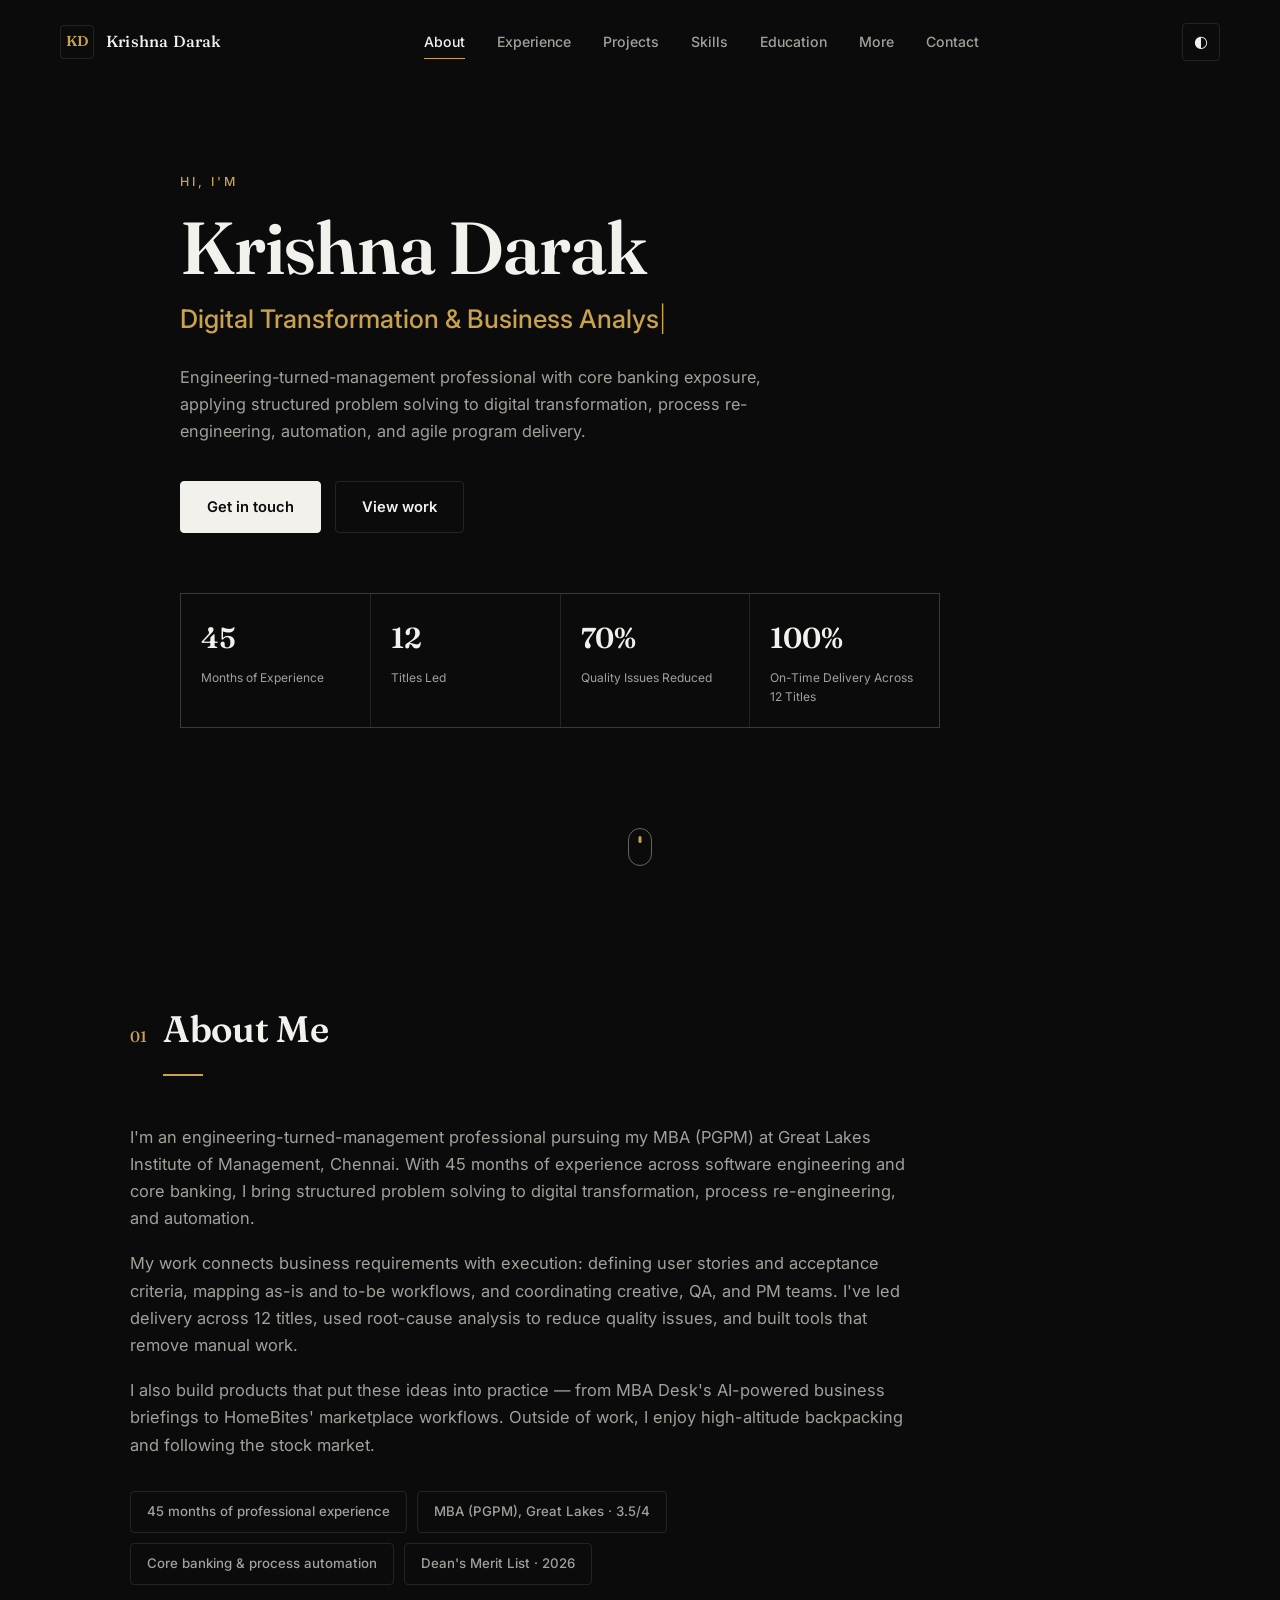
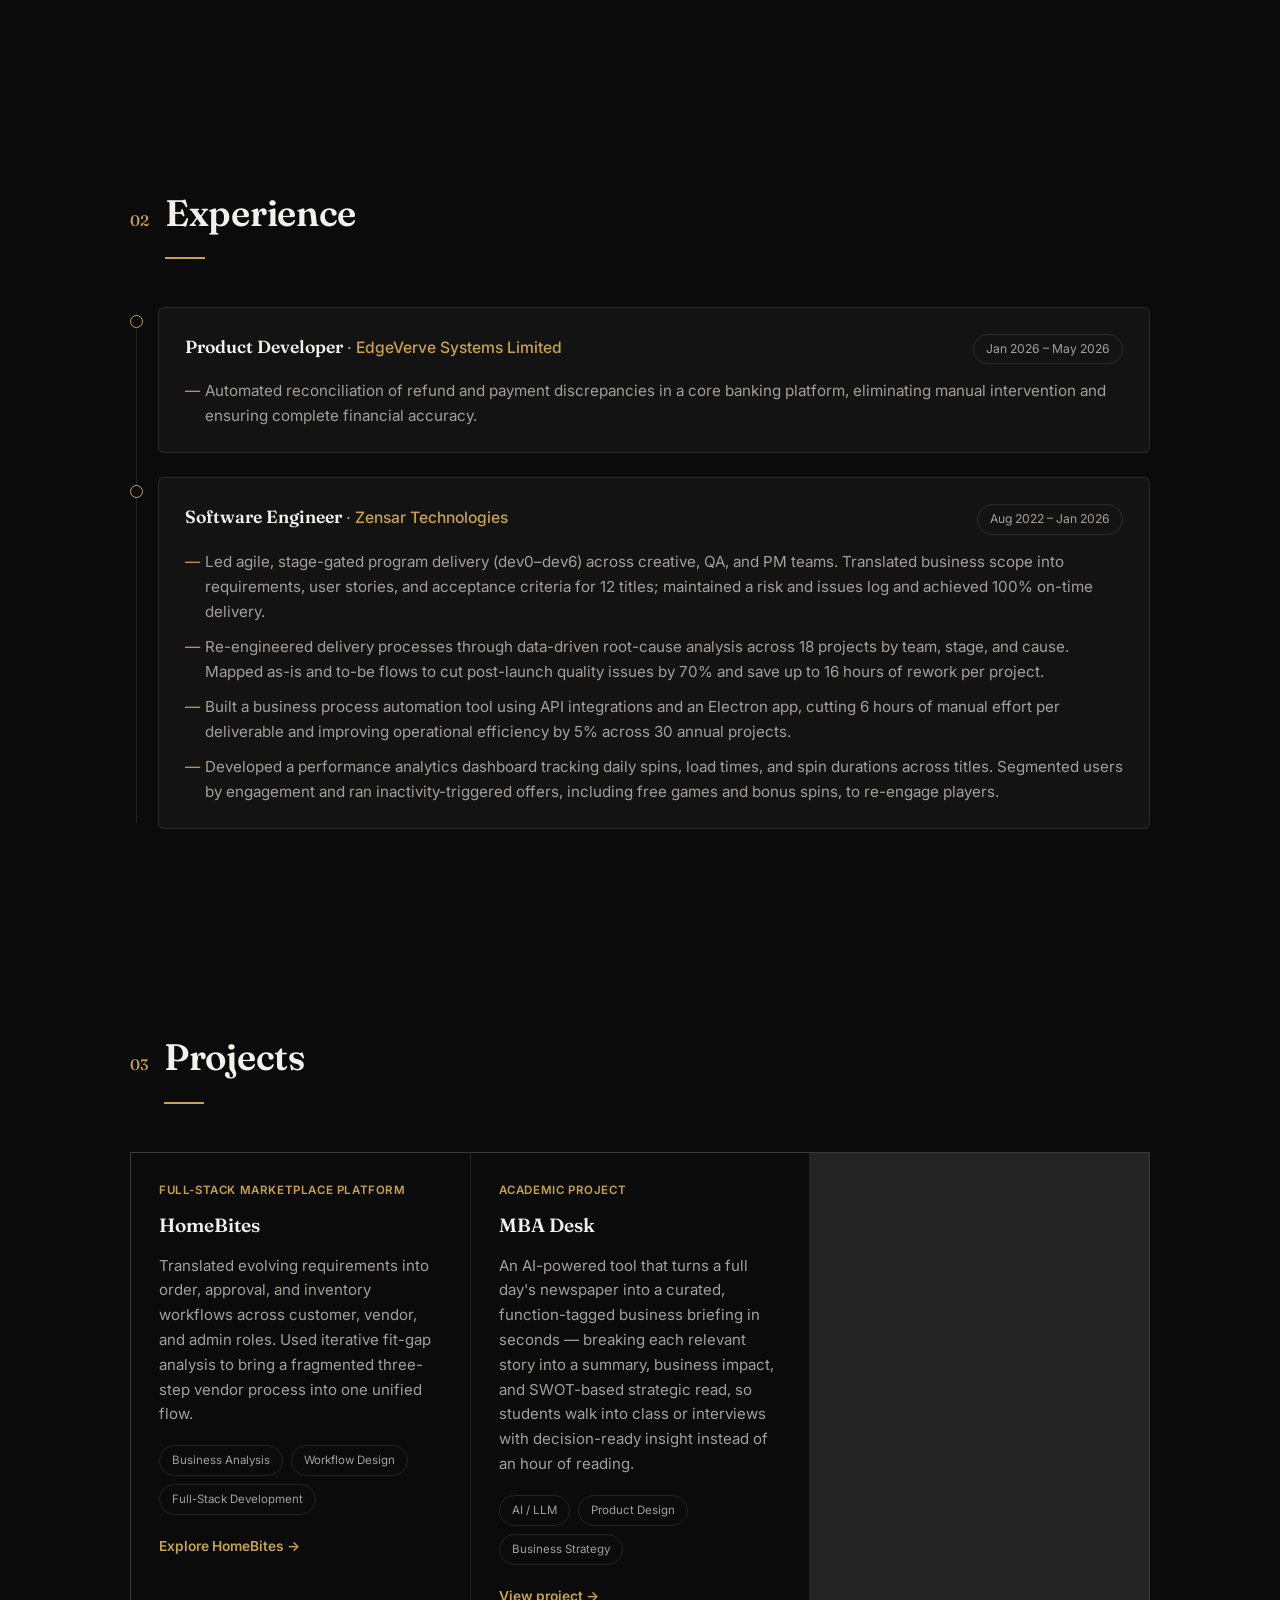
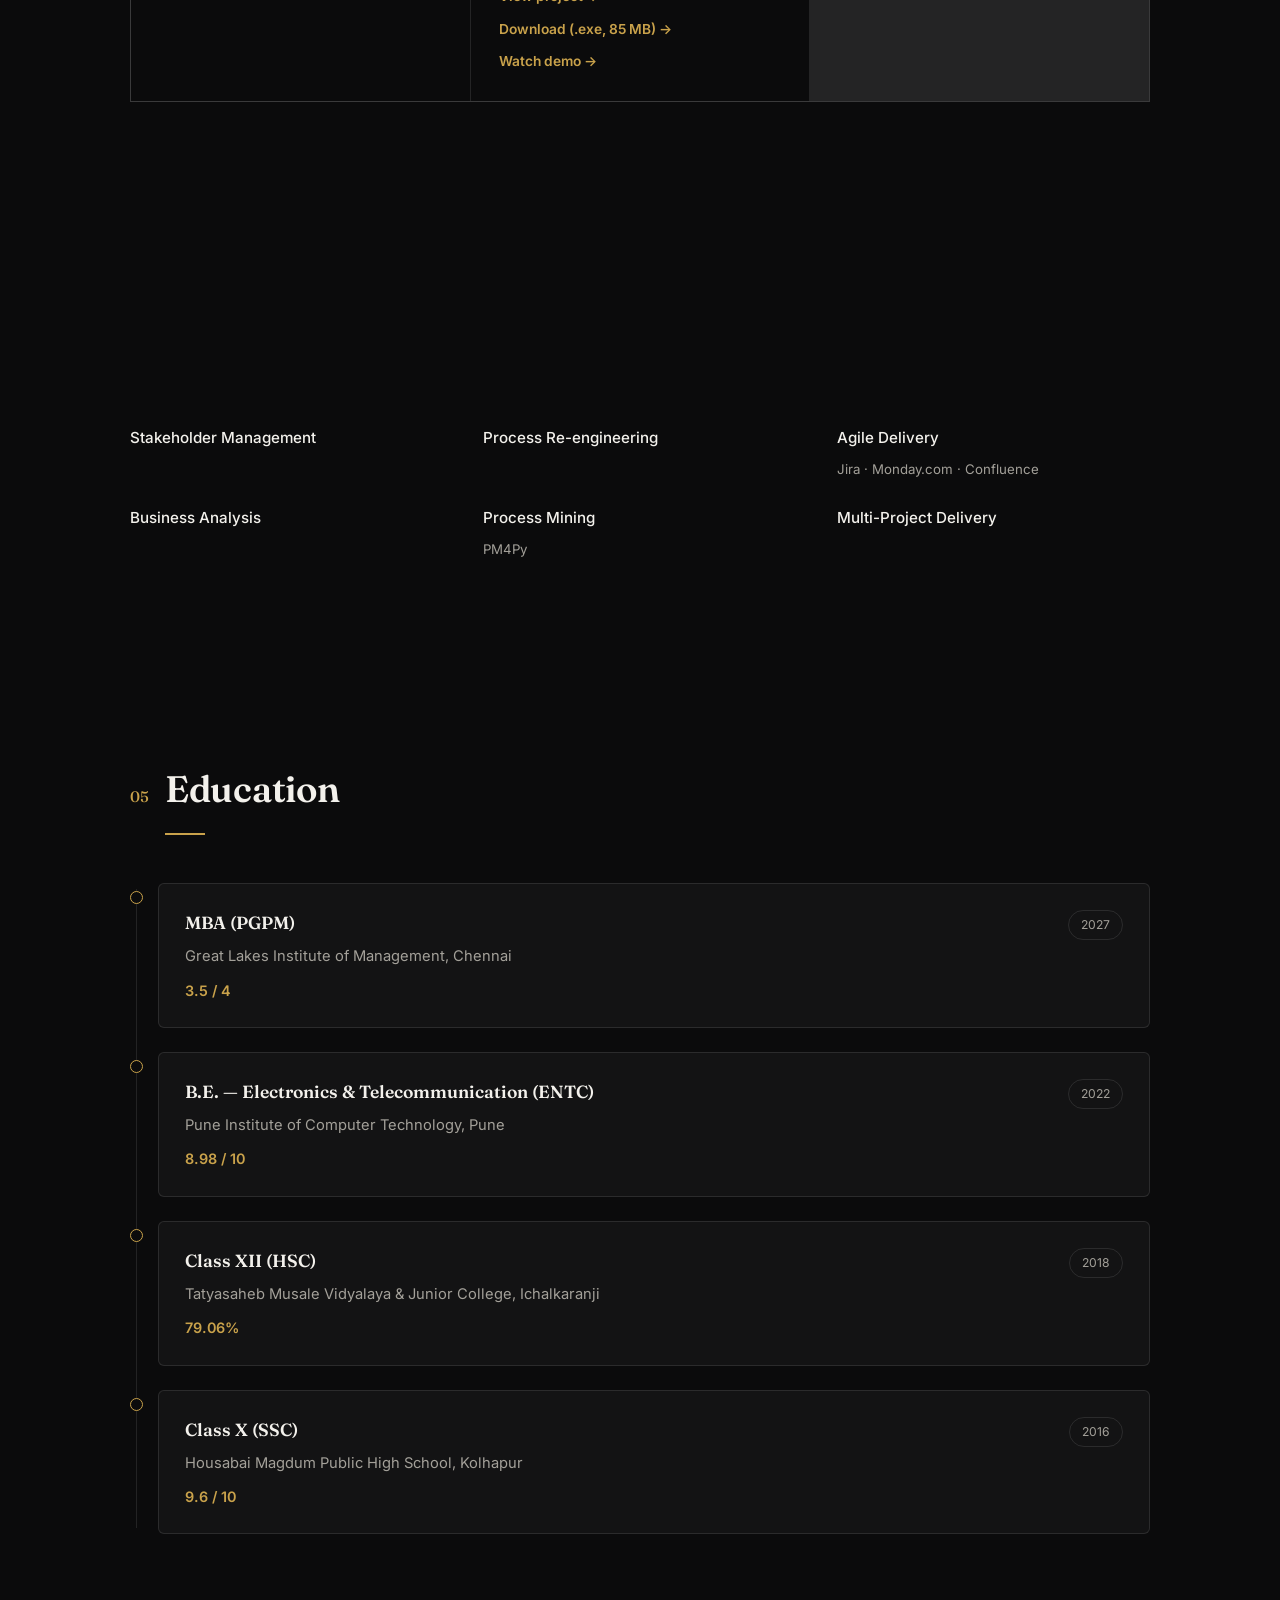
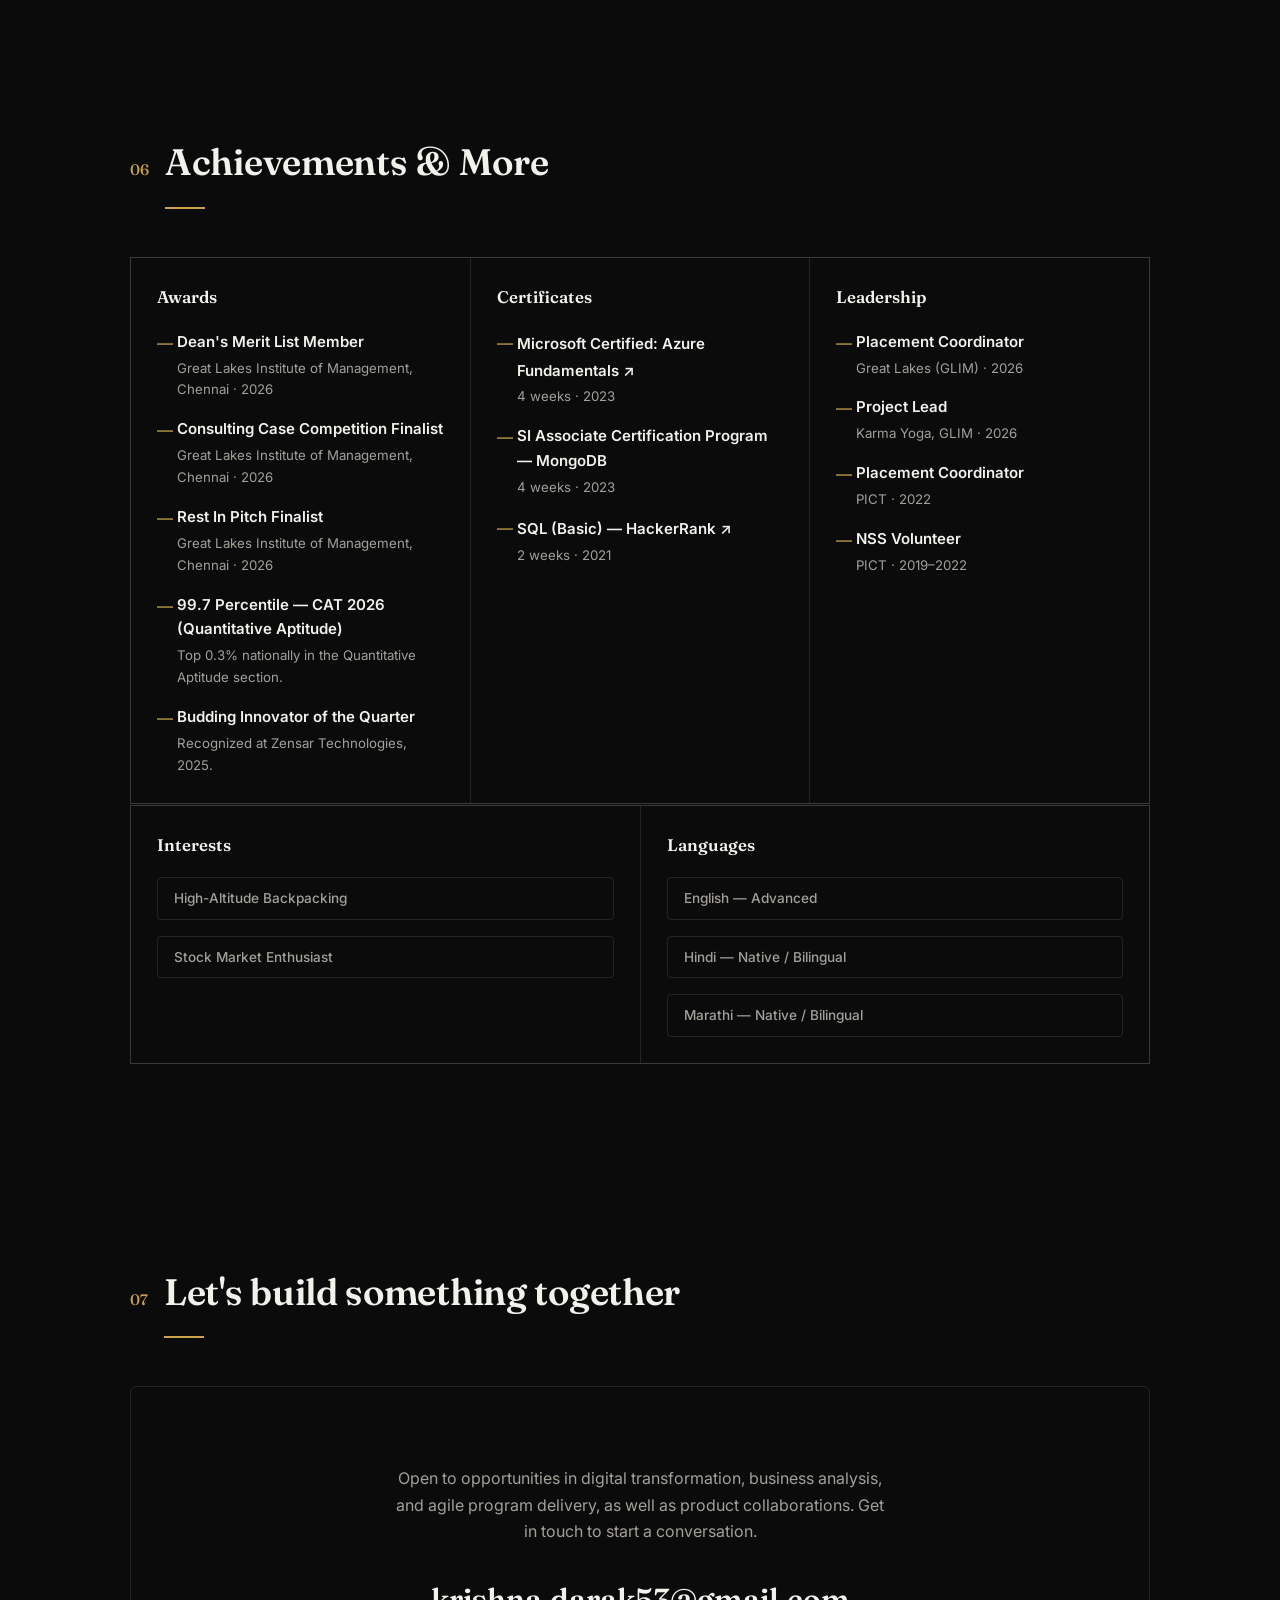
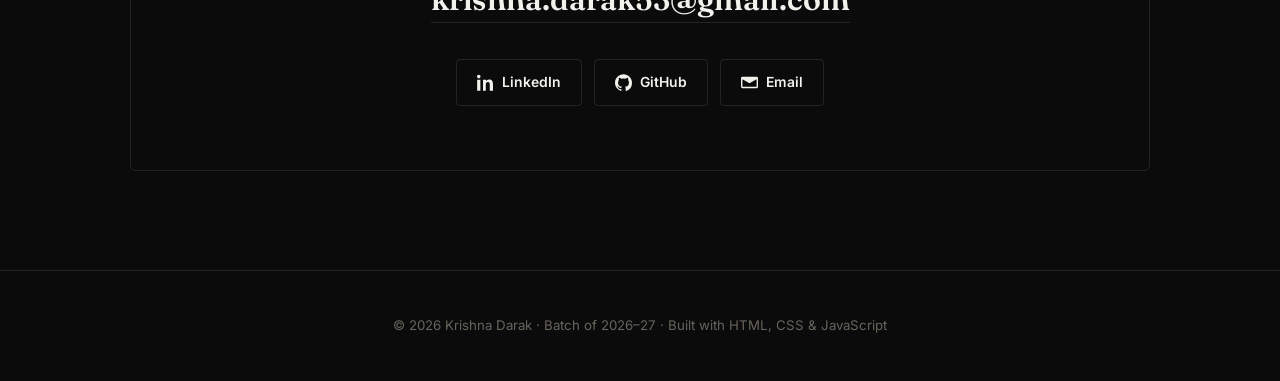
==== commit fb799120: "Update portfolio from latest resume and add HomeBites" ====
--- a/index.html
+++ b/index.html
@@ -4,7 +4,7 @@
   <meta charset="UTF-8" />
   <meta name="viewport" content="width=device-width, initial-scale=1.0" />
   <title>Krishna Darak — Portfolio</title>
-  <meta name="description" content="Krishna Darak — Aspiring Product Manager bridging technology and business strategy." />
+  <meta name="description" content="Krishna Darak — Digital transformation, business analysis, process automation, and agile program delivery. MBA (PGPM) candidate at Great Lakes." />
   <link rel="preconnect" href="https://fonts.googleapis.com" />
   <link rel="preconnect" href="https://fonts.gstatic.com" crossorigin />
   <link href="https://fonts.googleapis.com/css2?family=Fraunces:opsz,wght@9..144,500;9..144,600;9..144,700&family=Inter:wght@400;500;600&display=swap" rel="stylesheet" />
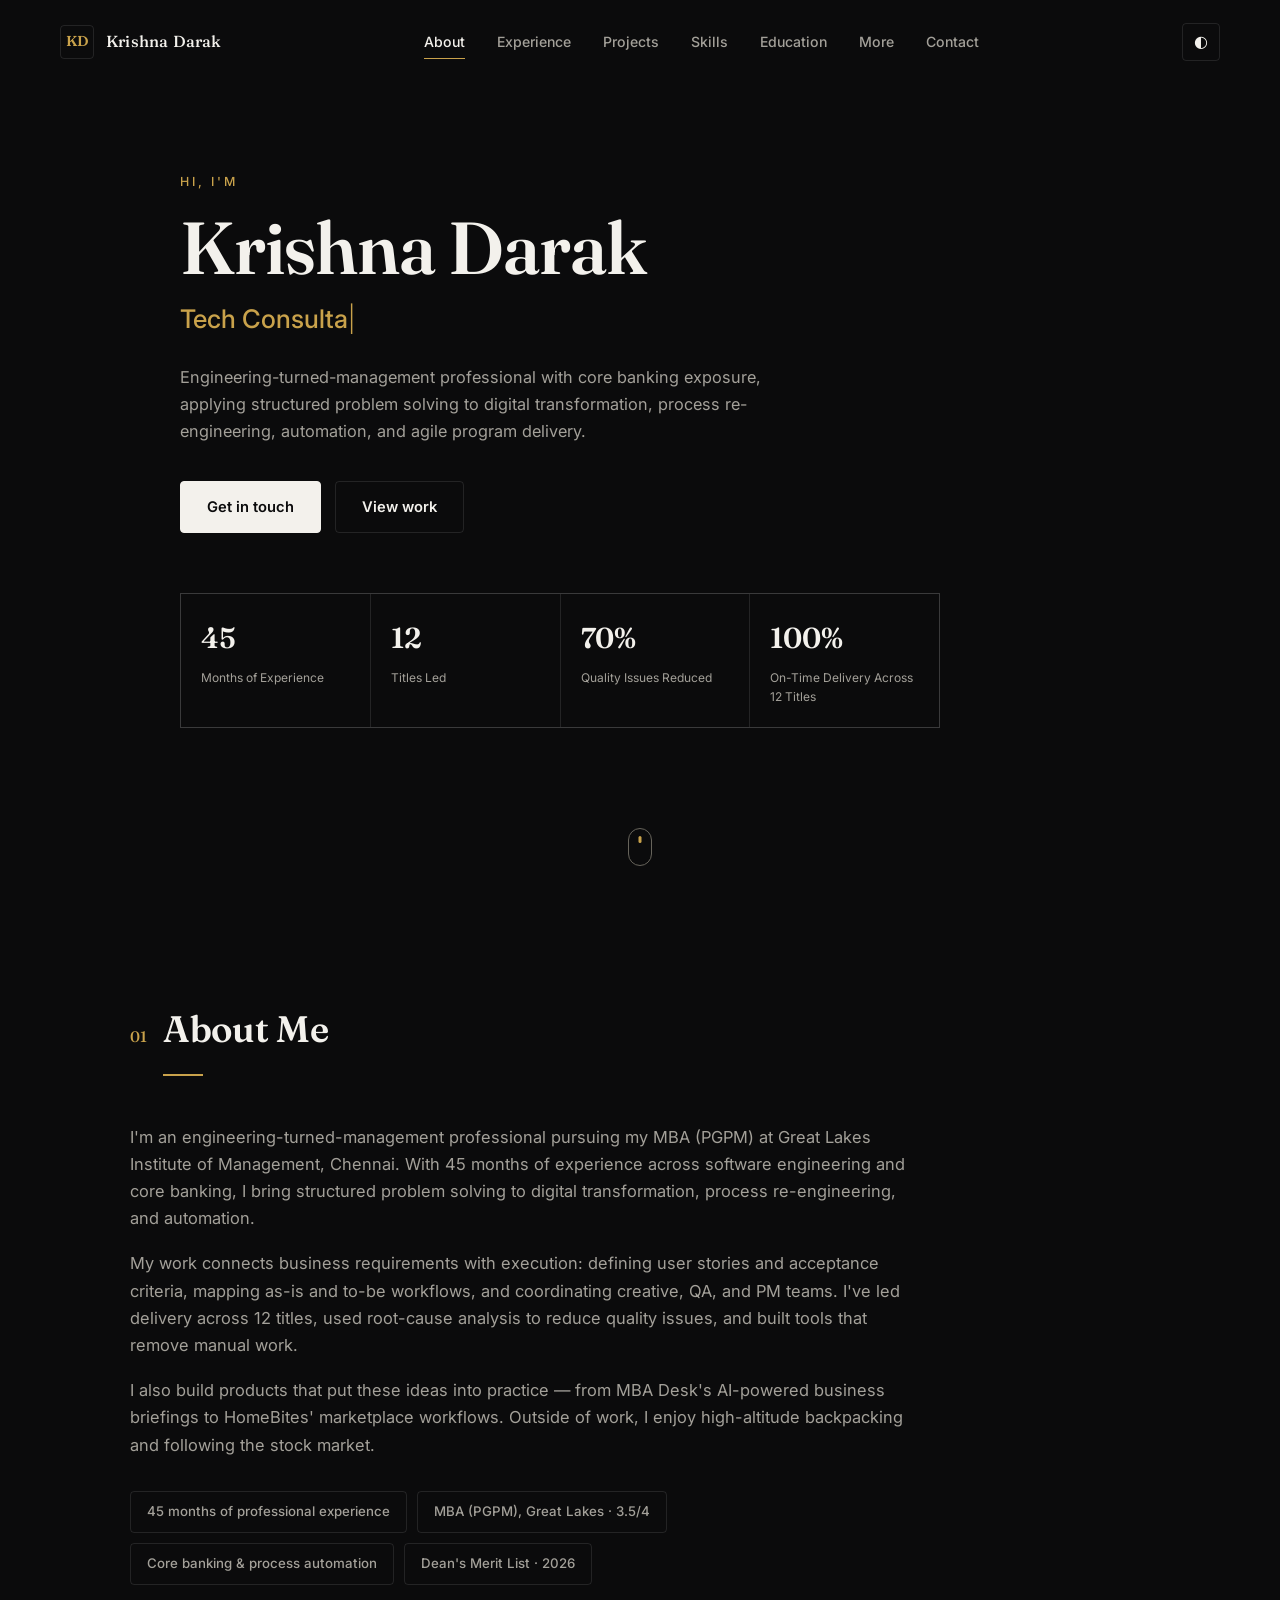
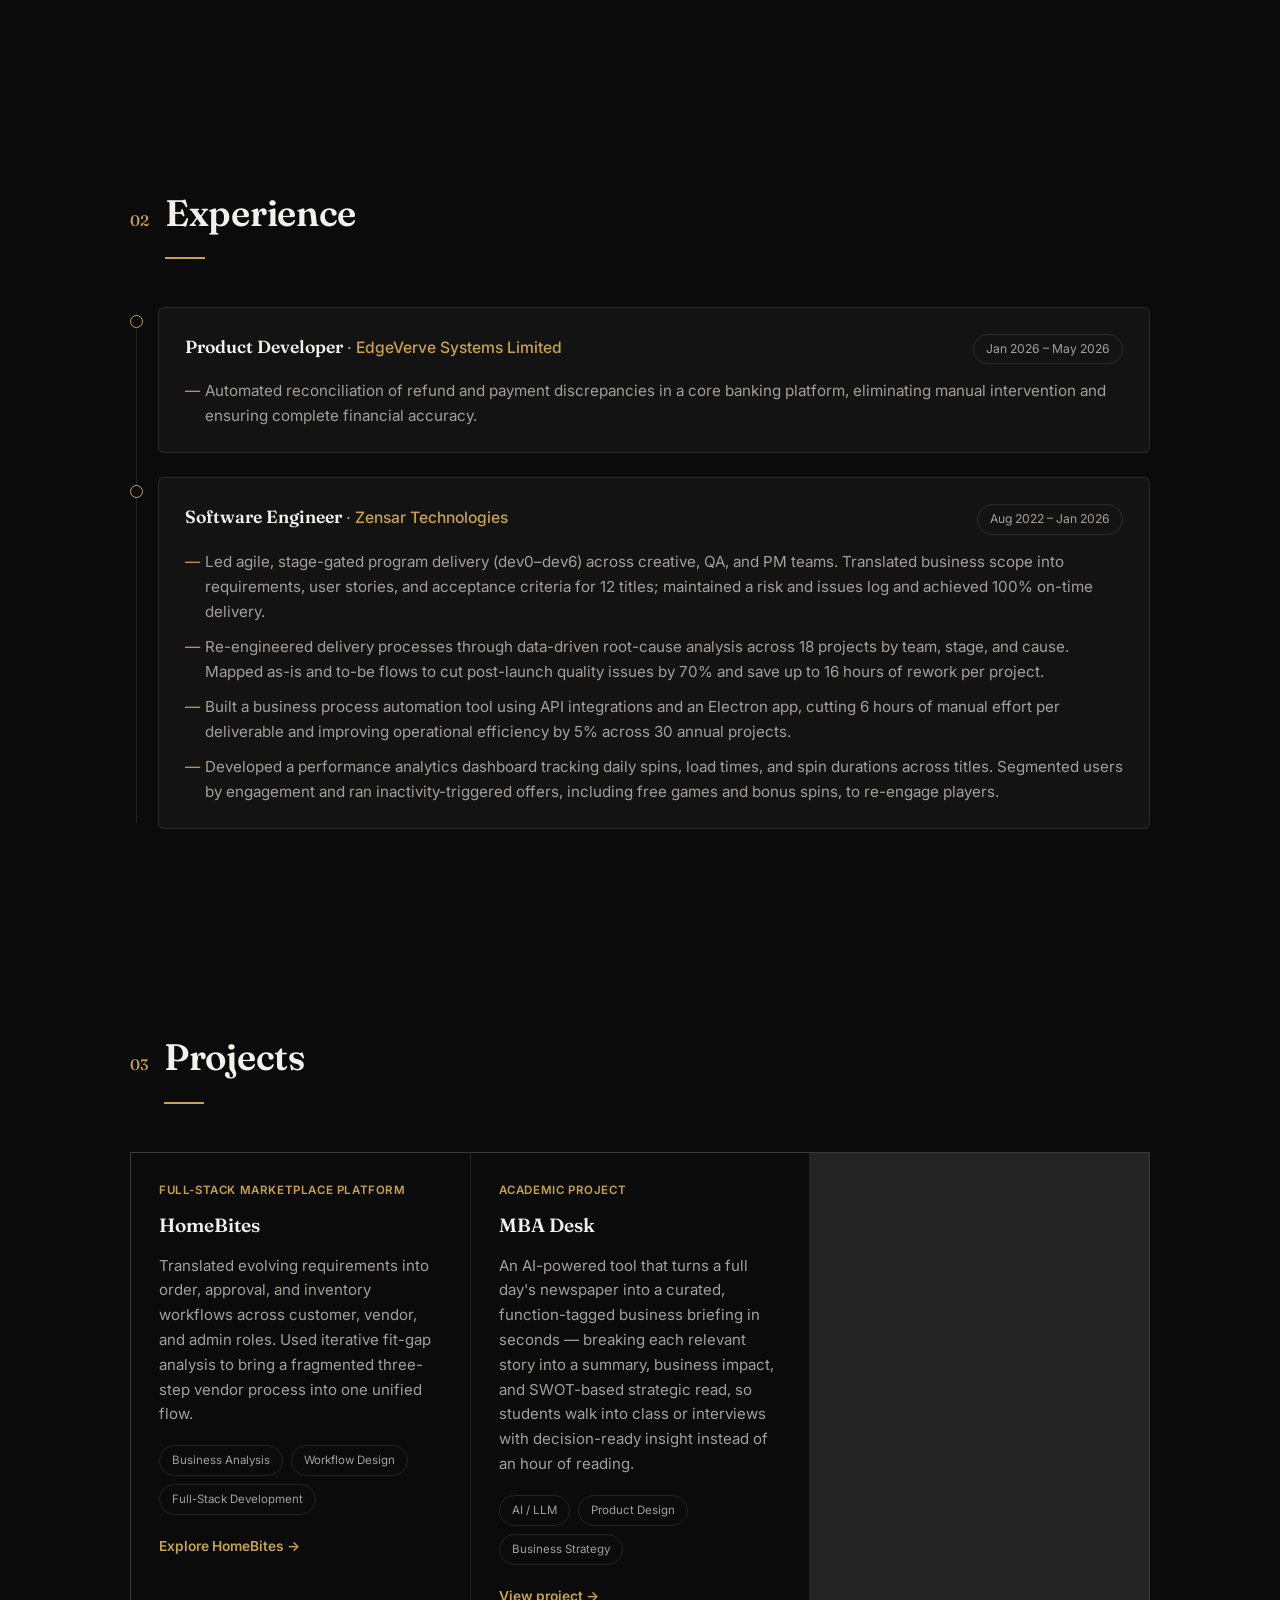
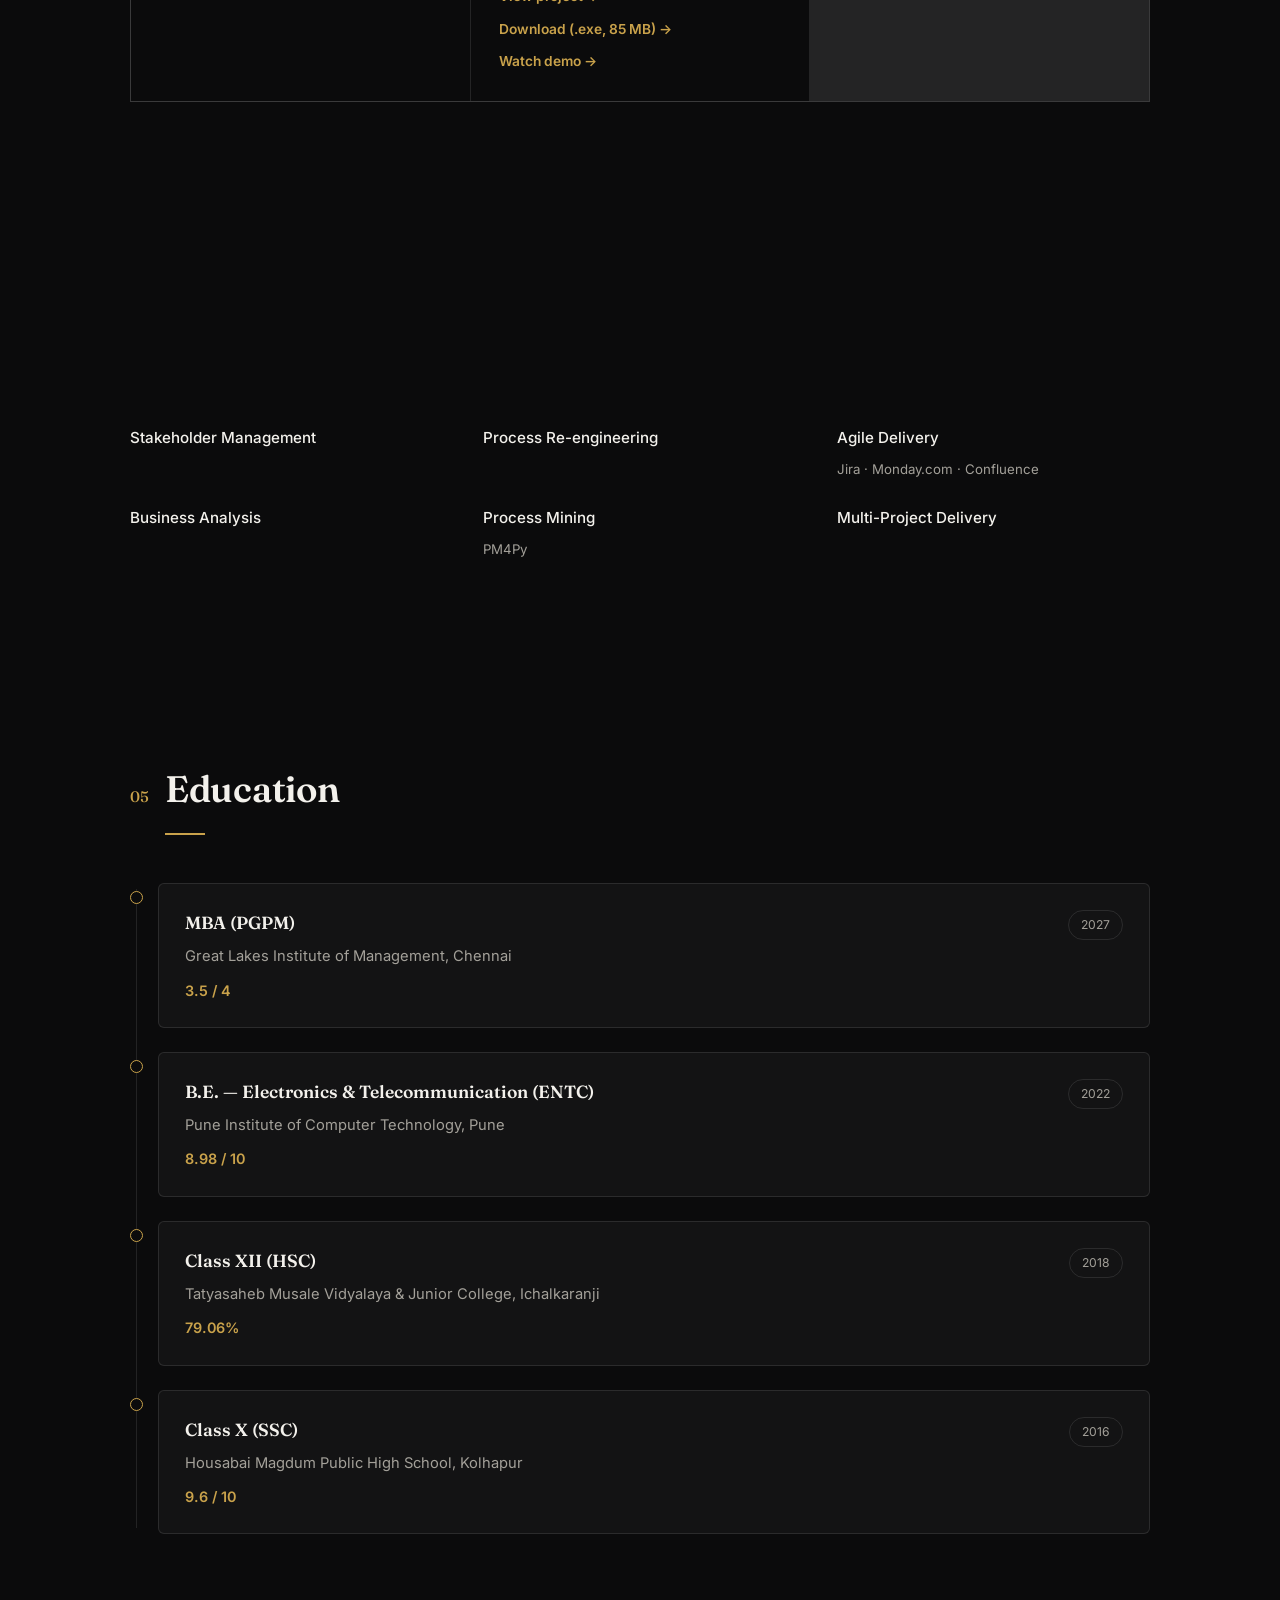
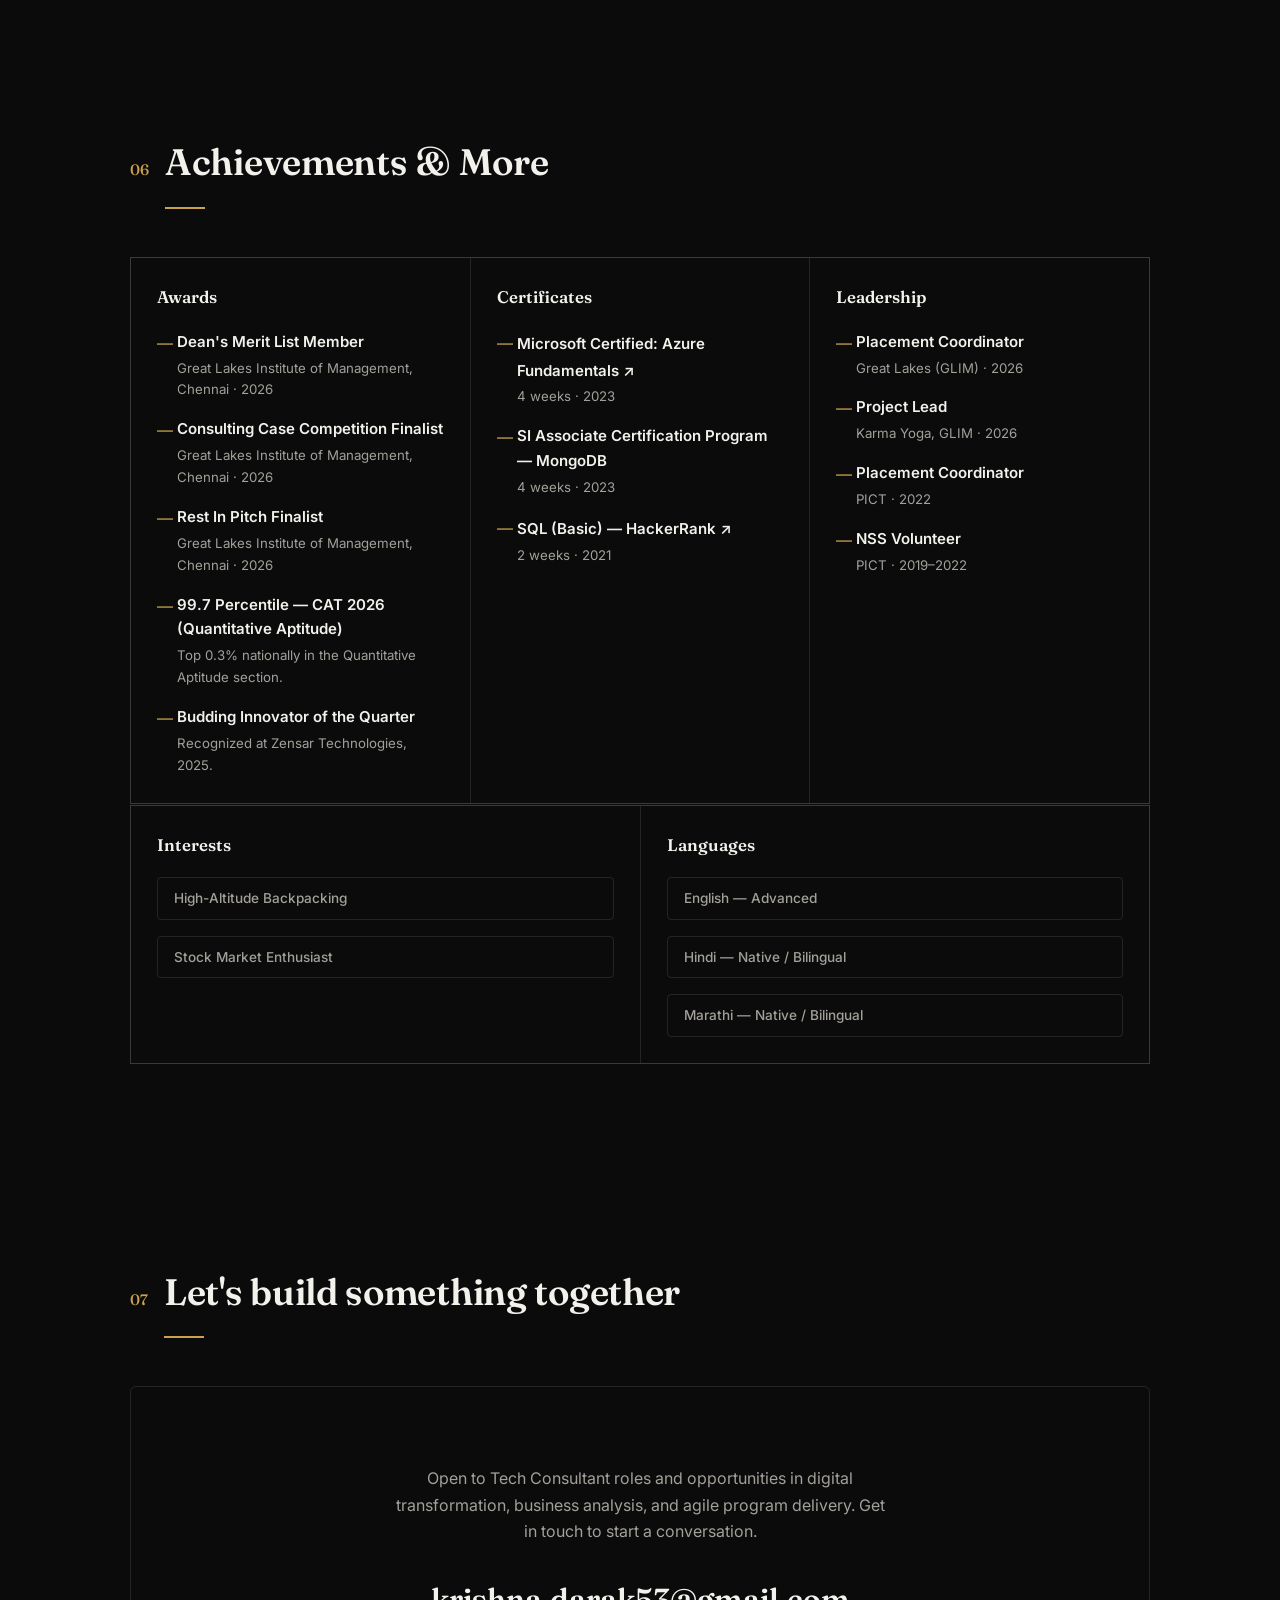
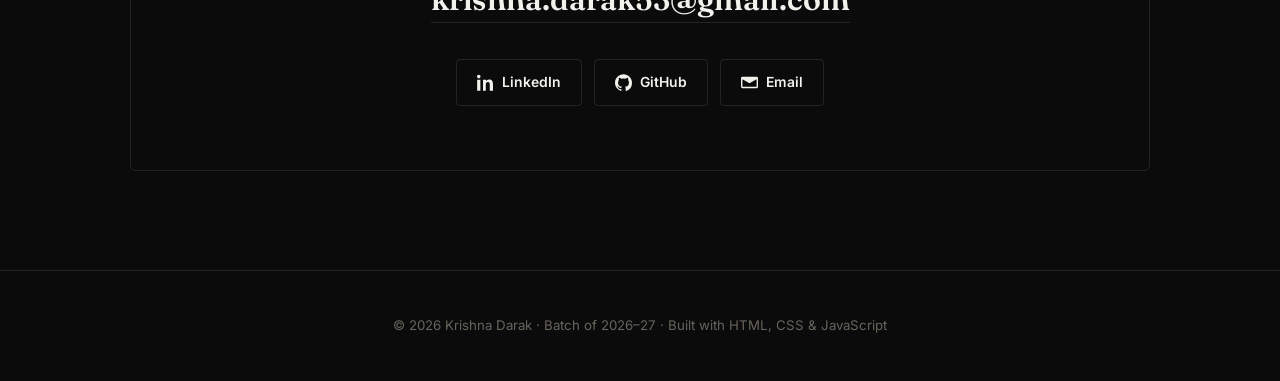
==== commit bfa58de2: "Set portfolio role to Tech Consultant" ====
--- a/index.html
+++ b/index.html
@@ -4,7 +4,7 @@
   <meta charset="UTF-8" />
   <meta name="viewport" content="width=device-width, initial-scale=1.0" />
   <title>Krishna Darak — Portfolio</title>
-  <meta name="description" content="Krishna Darak — Digital transformation, business analysis, process automation, and agile program delivery. MBA (PGPM) candidate at Great Lakes." />
+  <meta name="description" content="Krishna Darak — Tech Consultant specializing in digital transformation, business analysis, process automation, and agile program delivery. MBA (PGPM) candidate at Great Lakes." />
   <link rel="preconnect" href="https://fonts.googleapis.com" />
   <link rel="preconnect" href="https://fonts.gstatic.com" crossorigin />
   <link href="https://fonts.googleapis.com/css2?family=Fraunces:opsz,wght@9..144,500;9..144,600;9..144,700&family=Inter:wght@400;500;600&display=swap" rel="stylesheet" />
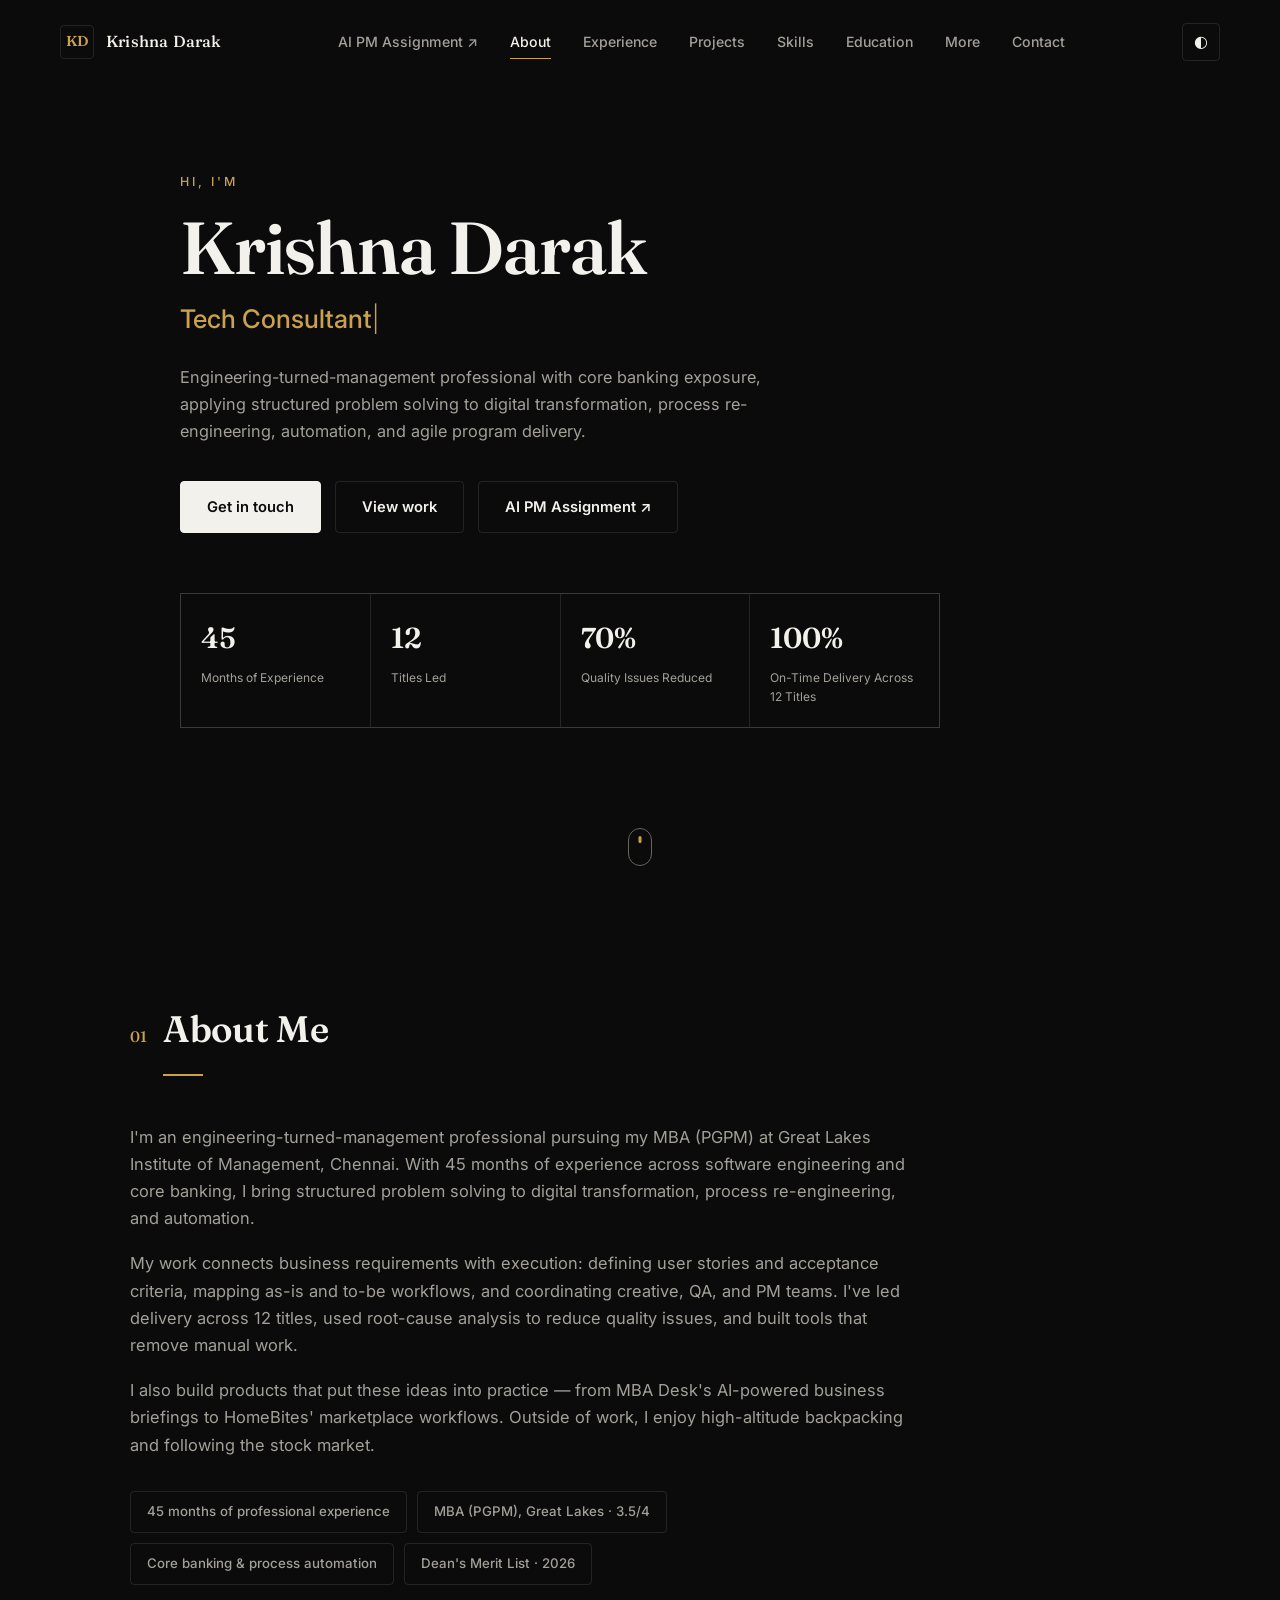
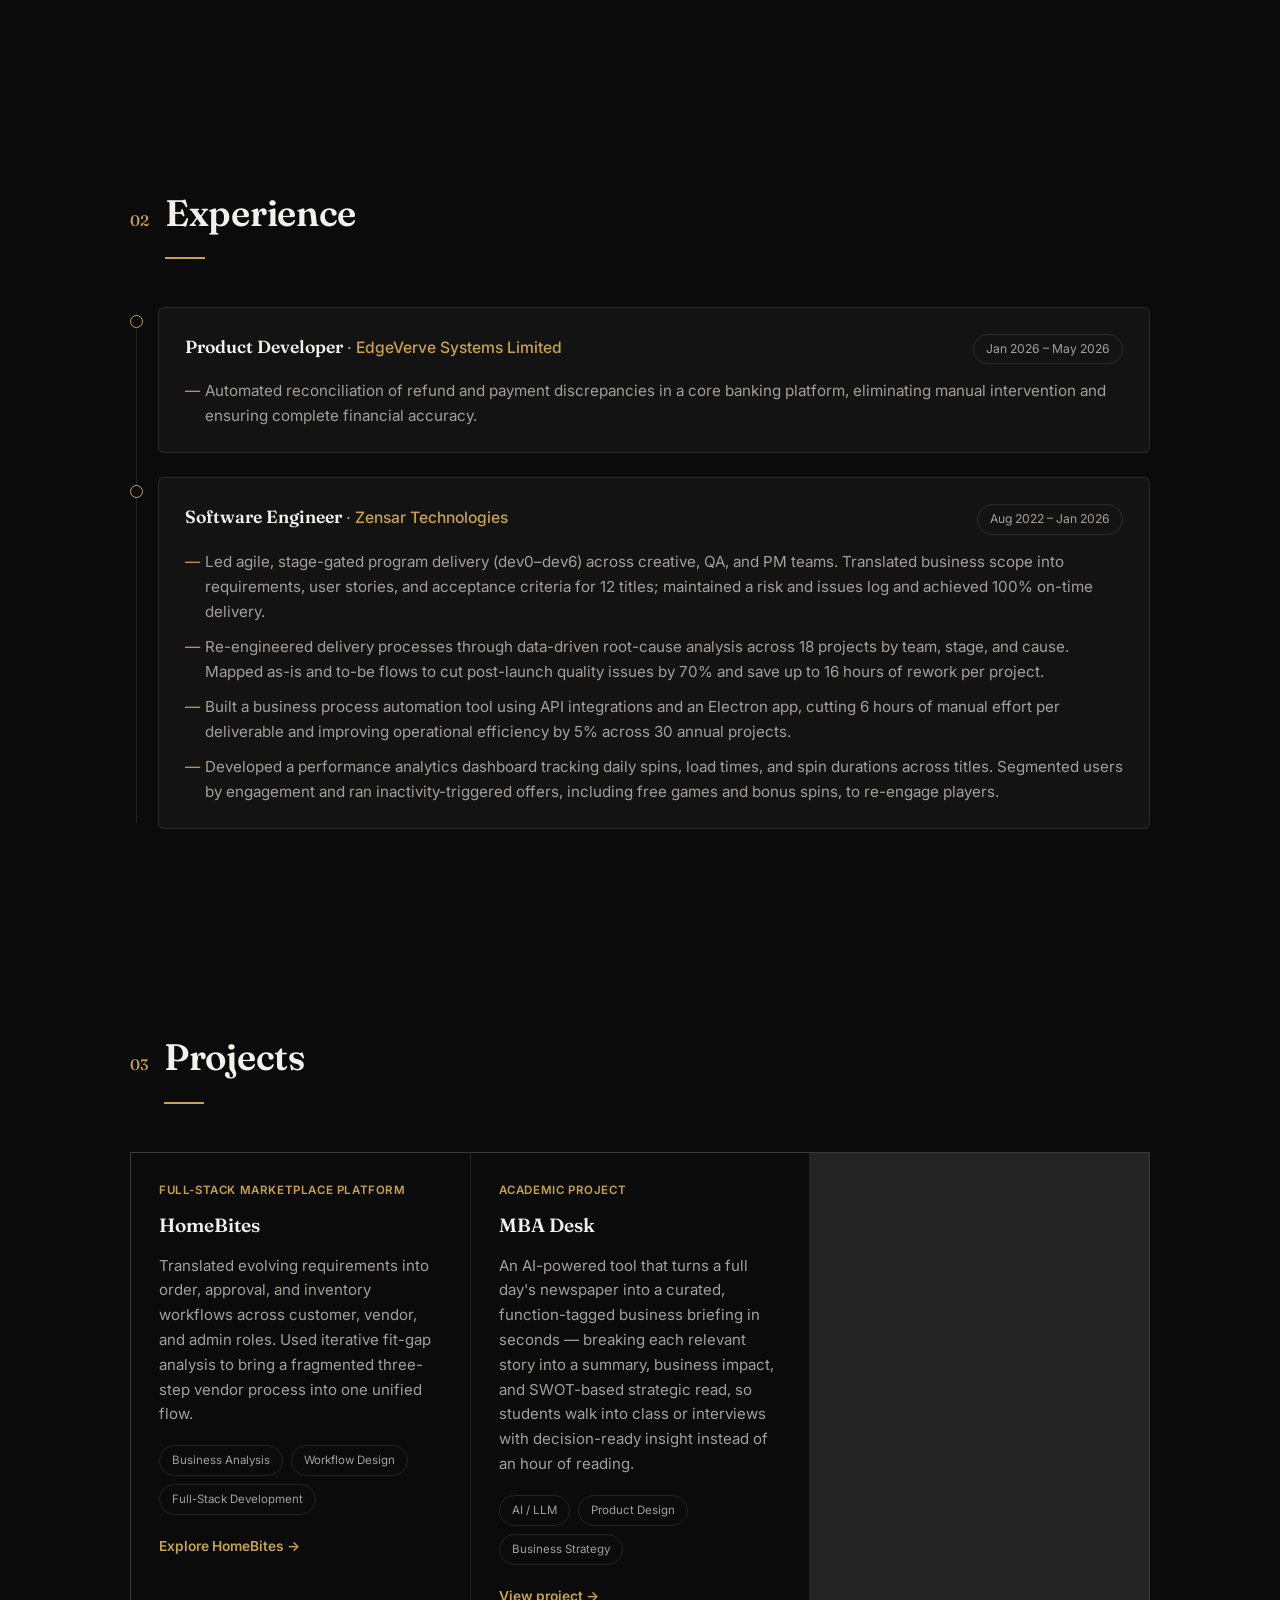
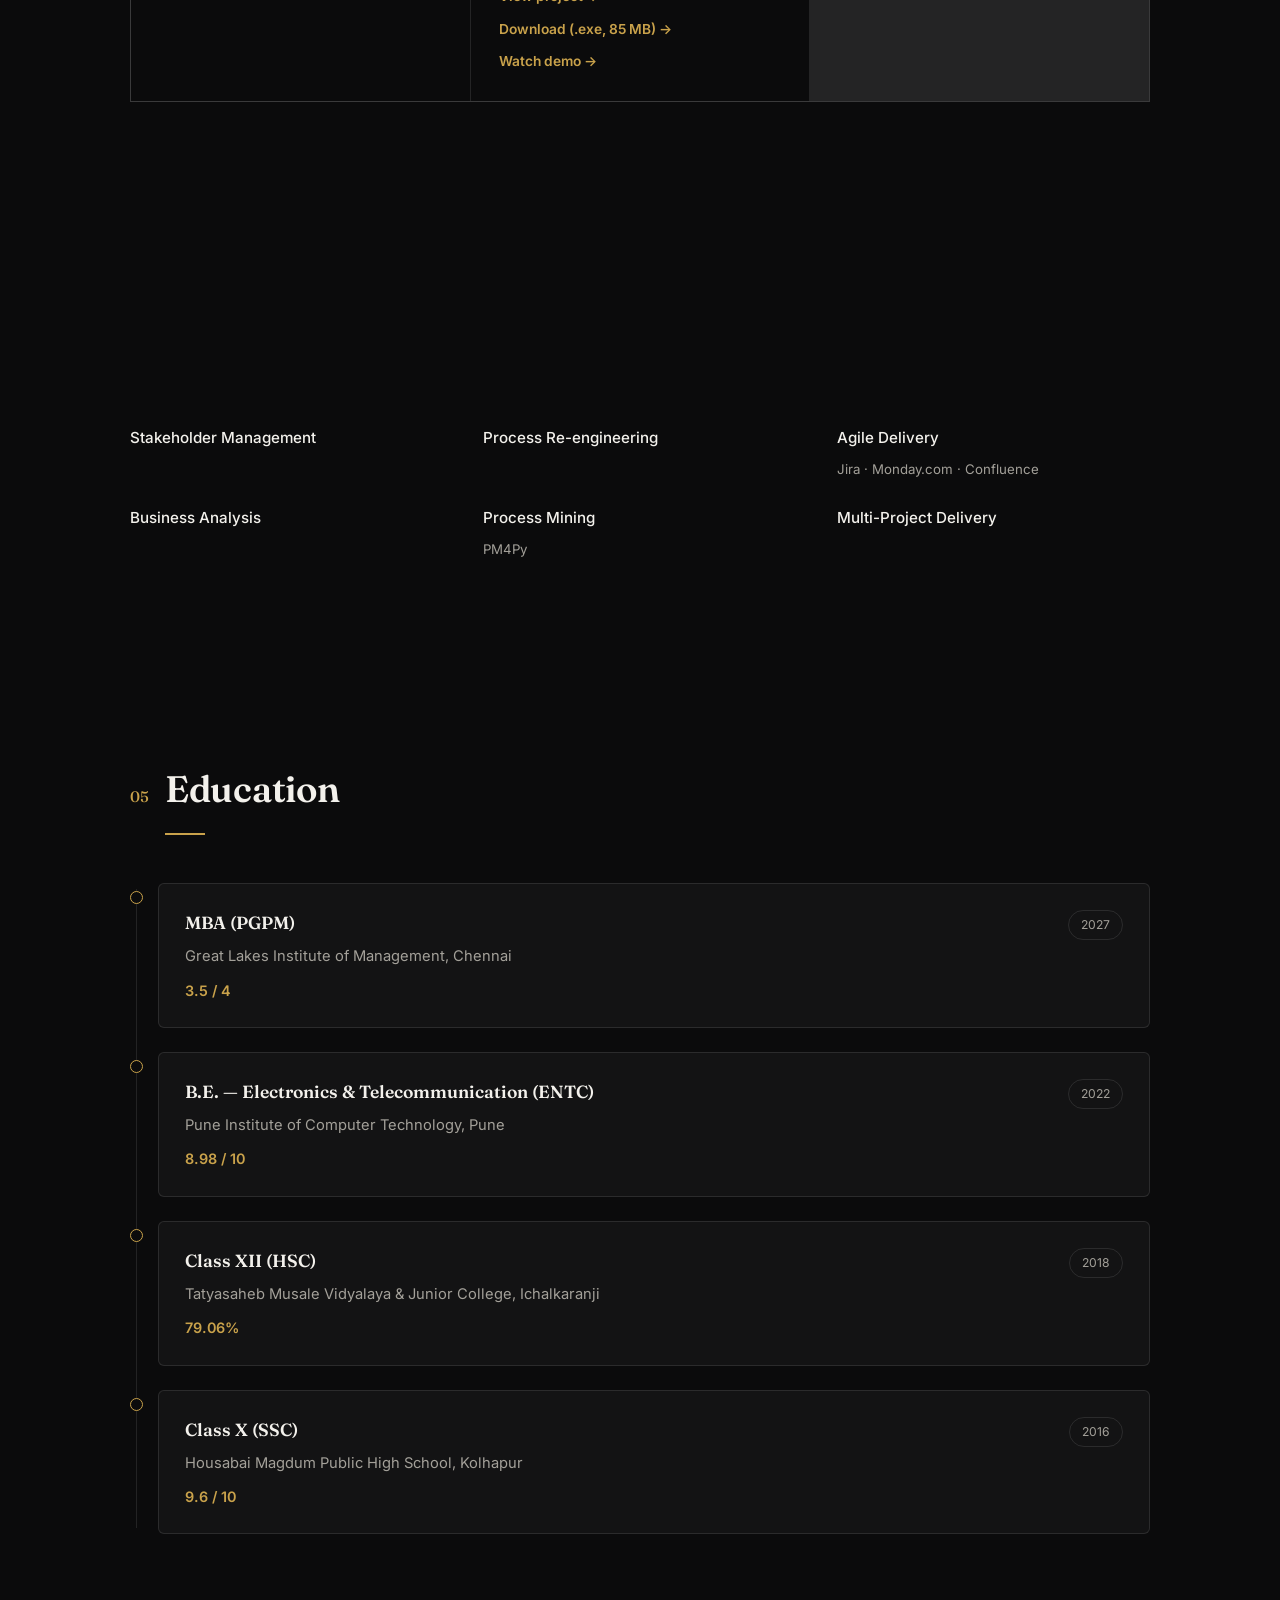
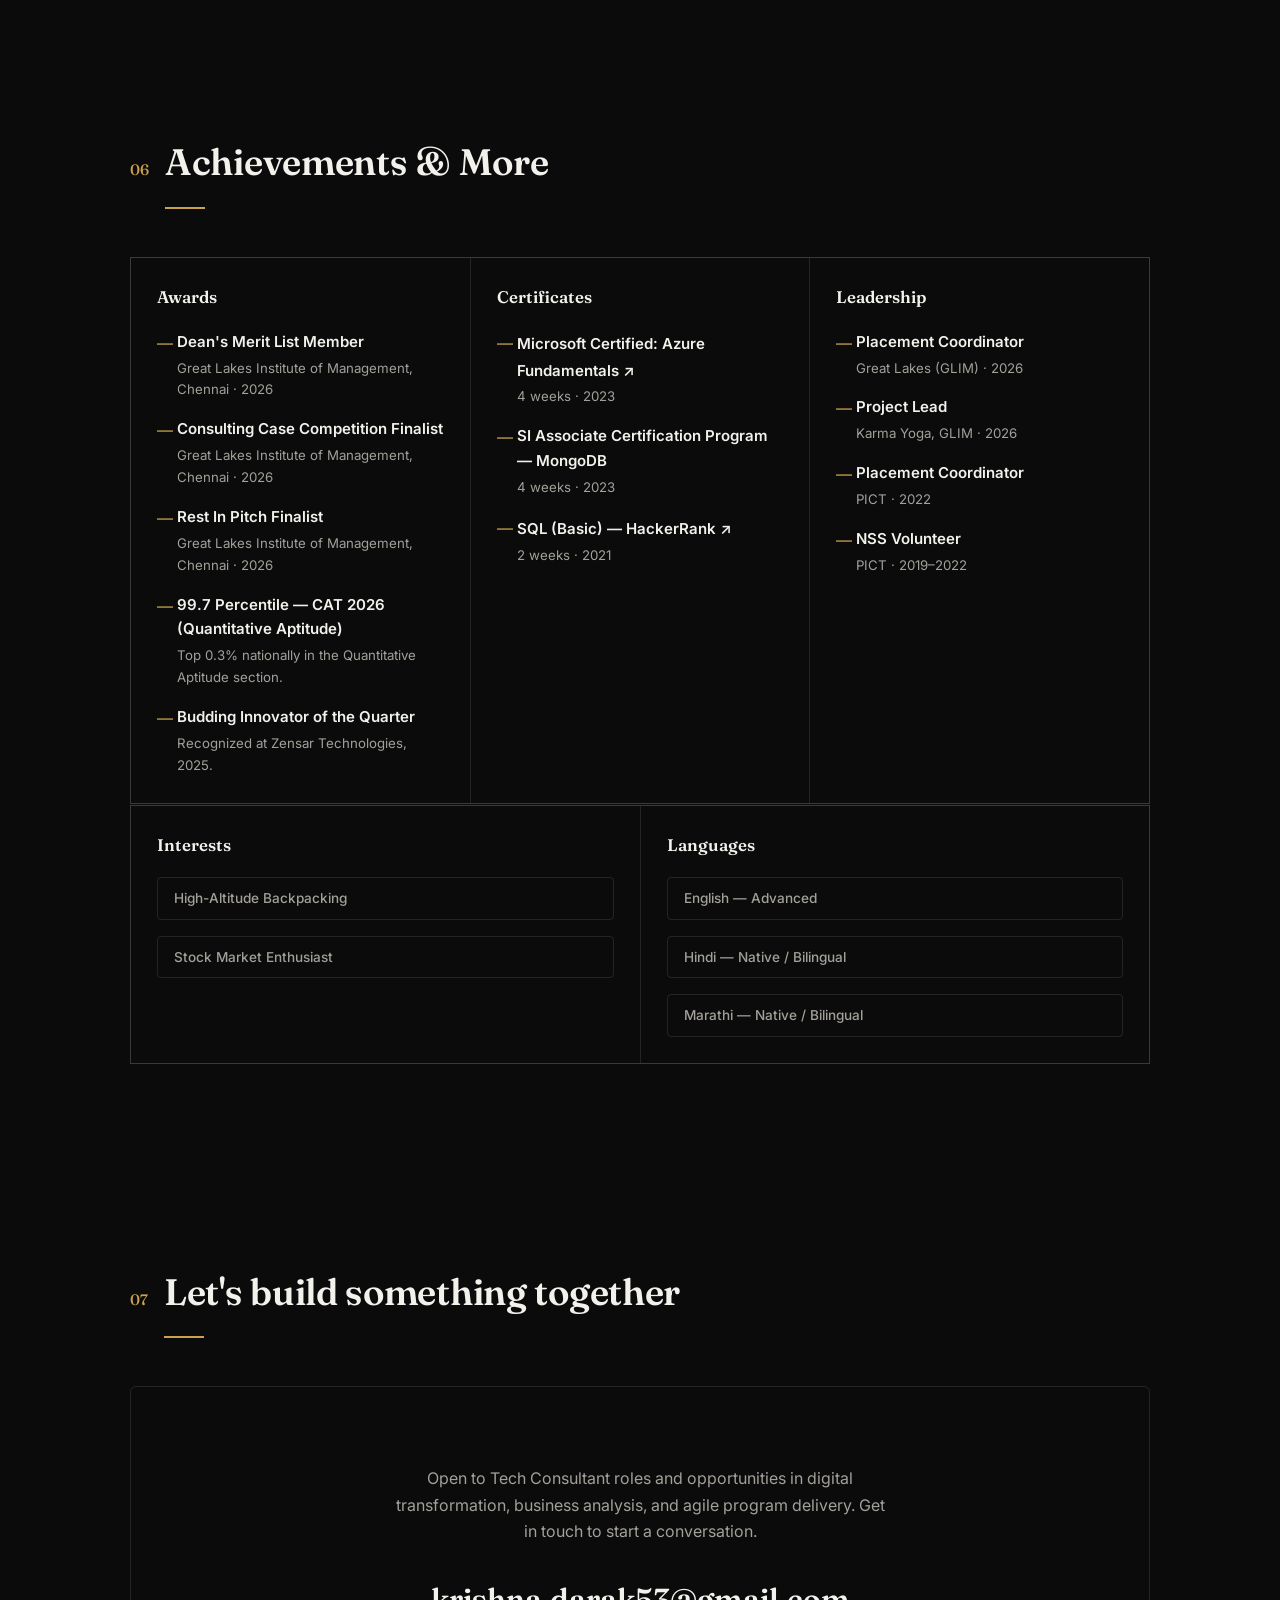
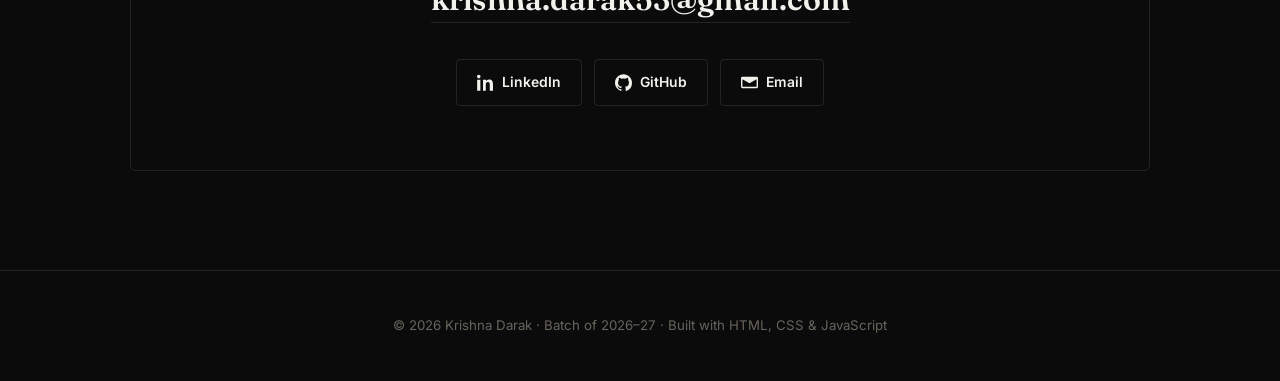
==== commit 7c3e5232: "Add MBA Desk assignment page and synthetic behaviour prototype" ====
--- a/index.html
+++ b/index.html
@@ -44,6 +44,7 @@
         <div class="hero__cta reveal">
           <a href="#contact" class="btn btn--primary" data-scroll>Get in touch</a>
           <a href="#experience" class="btn btn--ghost" data-scroll>View work</a>
+          <a href="mba-desk.html" class="btn btn--ghost">AI PM Assignment ↗</a>
         </div>
         <div class="hero__stats" id="heroStats"></div>
       </div>
